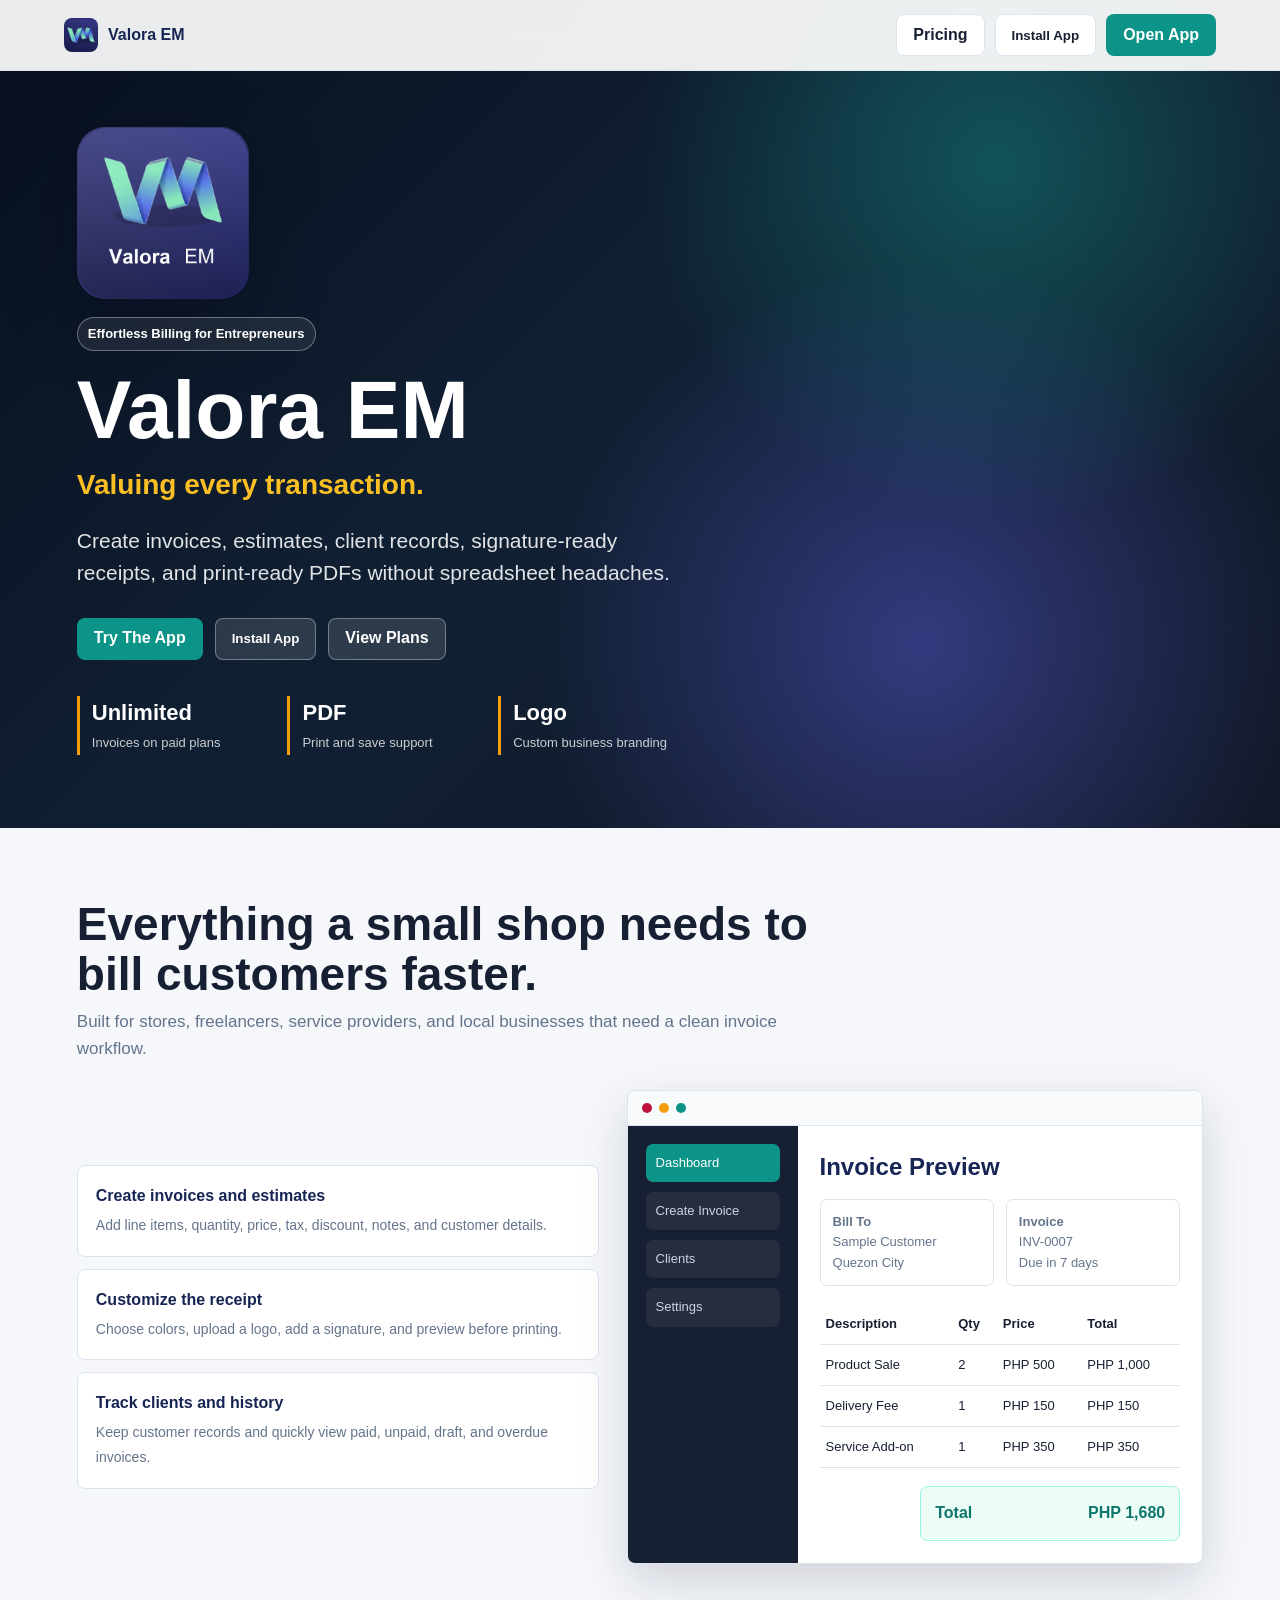
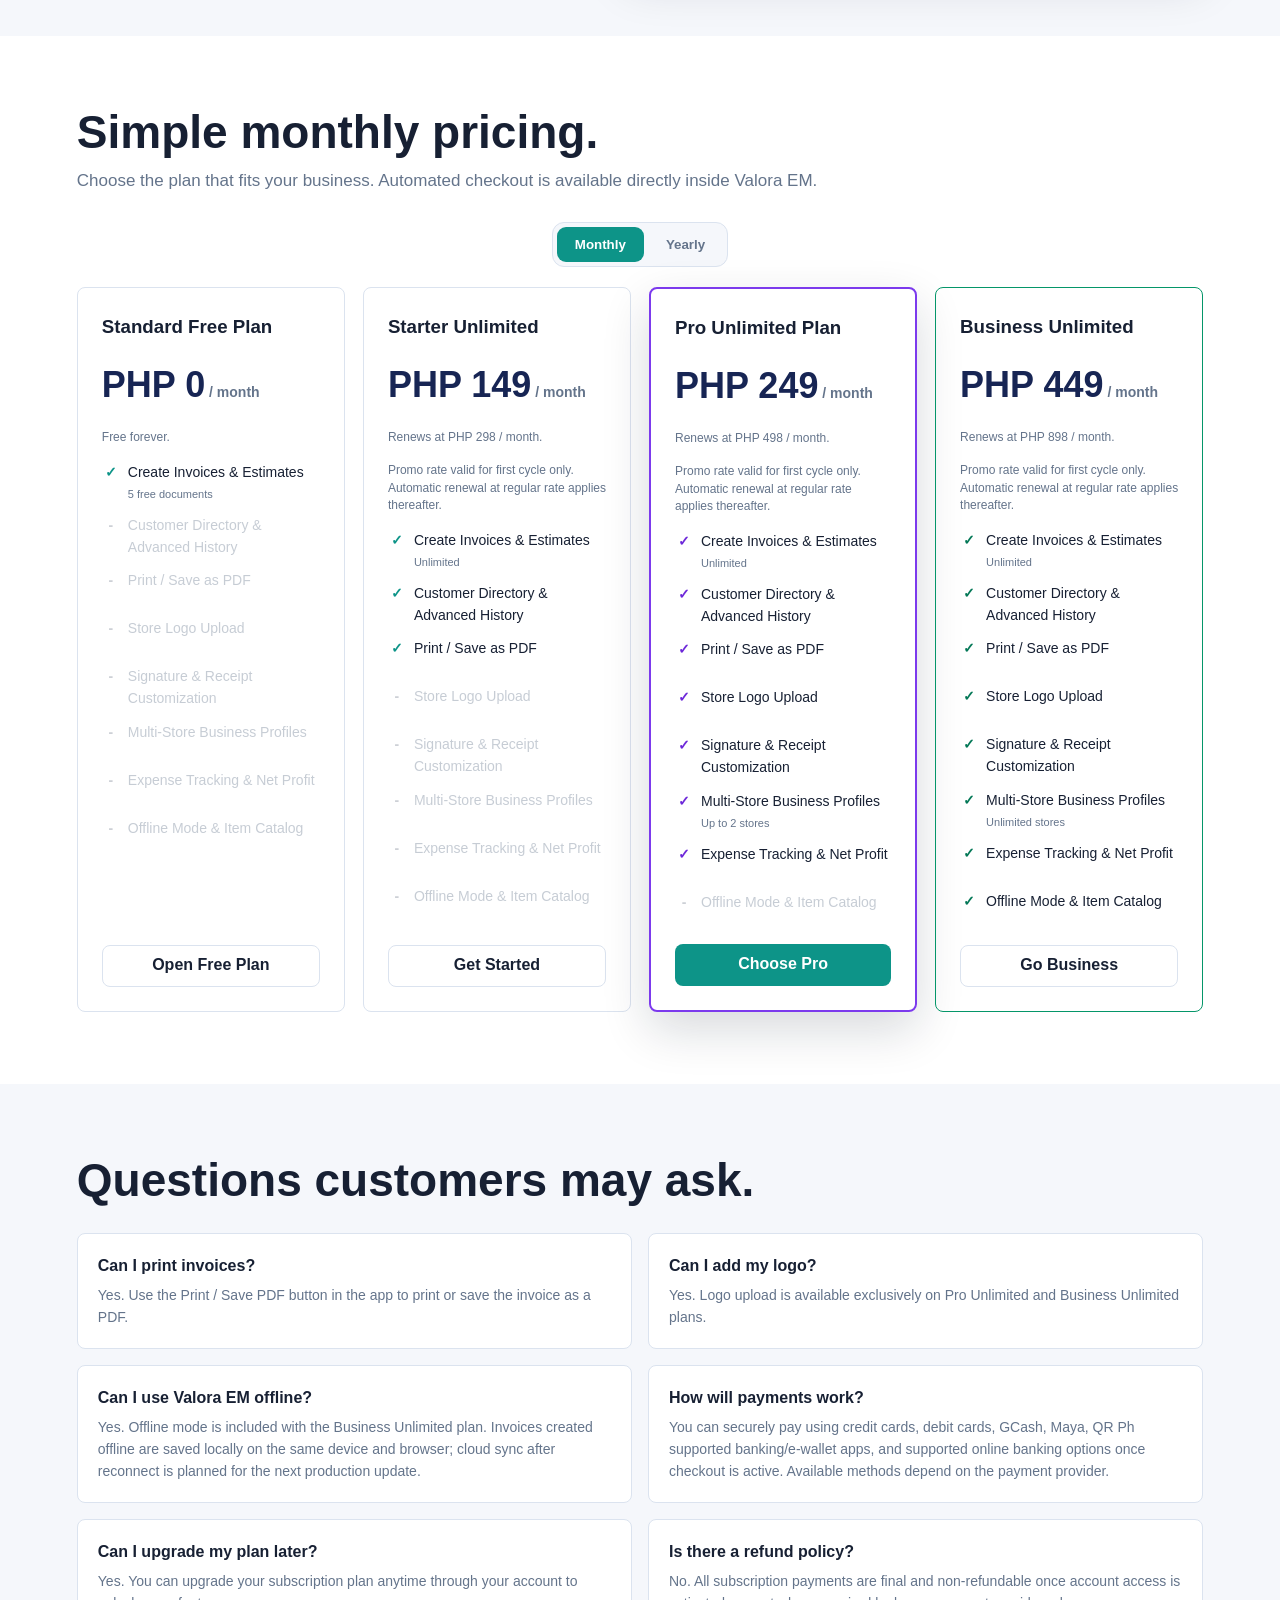
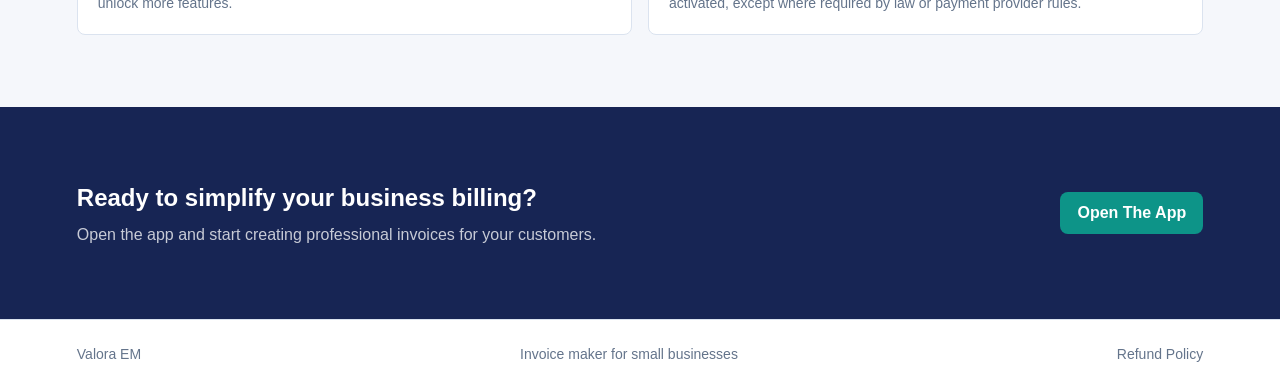
==== index.html @ 55d385eb "Add files via upload feat: add expense tracking and net profit dashboard" ====
<!DOCTYPE html>
<html lang="en">
<head>
    <meta charset="UTF-8">
    <meta name="viewport" content="width=device-width, initial-scale=1.0">
    <title>Valora EM | Invoice Maker for Small Businesses</title>
    <meta name="description" content="Create invoices, estimates, client records, and print-ready PDFs for Philippine small businesses.">
    <meta name="theme-color" content="#6366f1">
    <meta name="mobile-web-app-capable" content="yes">
    <meta name="apple-mobile-web-app-capable" content="yes">
    <meta name="apple-mobile-web-app-title" content="Valora EM">
    <meta name="apple-mobile-web-app-status-bar-style" content="black-translucent">
    <link rel="manifest" href="manifest.json">
    <meta property="og:title" content="Valora EM">
    <meta property="og:description" content="Effortless billing for entrepreneurs. Create invoices, estimates, and print-ready receipts.">
    <meta property="og:image" content="/icons/valora-em-logo-512.png">
    <meta name="twitter:image" content="/icons/valora-em-logo-512.png">
    <link rel="icon" type="image/png" sizes="192x192" href="/icons/valora-em-logo-192.png">
    <link rel="apple-touch-icon" href="/icons/valora-em-logo-192.png">
    <style>
        :root {
            --ink: #172033;
            --muted: #64748b;
            --line: #dbe3ef;
            --paper: #ffffff;
            --soft: #f5f7fb;
            --brand: #0d9488;
            --brand-dark: #0f766e;
            --accent: #f59e0b;
            --navy: #172554;
            --rose: #be123c;
            --radius: 8px;
            --shadow: 0 18px 48px rgba(15, 23, 42, 0.16);
        }

        * {
            box-sizing: border-box;
            margin: 0;
            padding: 0;
        }

        body {
            font-family: Arial, Helvetica, sans-serif;
            color: var(--ink);
            background: var(--paper);
            line-height: 1.55;
        }

        a {
            color: inherit;
            text-decoration: none;
        }

        .topbar {
            position: fixed;
            top: 0;
            left: 0;
            right: 0;
            z-index: 10;
            display: flex;
            justify-content: space-between;
            align-items: center;
            padding: 14px clamp(18px, 5vw, 70px);
            background: rgba(255, 255, 255, 0.92);
            border-bottom: 1px solid rgba(219, 227, 239, 0.8);
            backdrop-filter: blur(14px);
        }

        .brand {
            display: flex;
            align-items: center;
            gap: 10px;
            font-weight: 800;
            color: var(--navy);
        }

        .brand-mark {
            width: 34px;
            height: 34px;
            border-radius: 8px;
            background: #20245f url("/icons/valora-em-mark-192.png") center / cover no-repeat;
            color: transparent;
            display: grid;
            place-items: center;
            font-size: 0;
            font-weight: 900;
            overflow: hidden;
        }

        .nav-actions {
            display: flex;
            align-items: center;
            gap: 10px;
        }

        .btn {
            display: inline-flex;
            align-items: center;
            justify-content: center;
            min-height: 42px;
            padding: 0 16px;
            border-radius: 8px;
            font-weight: 800;
            border: 1px solid transparent;
            cursor: pointer;
        }

        .btn.primary {
            background: var(--brand);
            color: #fff;
        }

        .btn.primary:hover {
            background: var(--brand-dark);
        }

        .btn.secondary {
            background: #fff;
            border-color: var(--line);
            color: var(--ink);
        }

        .hero {
            min-height: 92vh;
            display: flex;
            align-items: center;
            padding: 108px clamp(18px, 6vw, 86px) 54px;
            color: #fff;
            background:
                radial-gradient(circle at 78% 20%, rgba(20, 184, 166, 0.34), transparent 30%),
                radial-gradient(circle at 72% 78%, rgba(99, 102, 241, 0.42), transparent 34%),
                linear-gradient(135deg, #080f1d 0%, #102033 46%, #111827 100%);
        }

        .hero-inner {
            width: min(760px, 100%);
        }

        .eyebrow {
            display: inline-flex;
            align-items: center;
            padding: 6px 10px;
            border: 1px solid rgba(255, 255, 255, 0.34);
            border-radius: 999px;
            font-size: 13px;
            font-weight: 800;
            background: rgba(255, 255, 255, 0.08);
        }

        .hero-logo {
            width: clamp(116px, 18vw, 172px);
            height: clamp(116px, 18vw, 172px);
            display: block;
            margin-bottom: 18px;
            border-radius: 28px;
            background:
                linear-gradient(135deg, rgba(255, 255, 255, 0.12), rgba(255, 255, 255, 0)),
                #20245f url("/icons/valora-em-logo-512.png") center / cover no-repeat;
            box-shadow: 0 24px 70px rgba(5, 8, 25, 0.36);
        }

        h1 {
            margin-top: 18px;
            font-size: clamp(42px, 7vw, 82px);
            line-height: 1;
            letter-spacing: 0;
        }

        .hero p {
            margin-top: 18px;
            max-width: 620px;
            font-size: clamp(17px, 2vw, 21px);
            color: rgba(255, 255, 255, 0.88);
        }

        .hero .motto {
            margin-top: 12px;
            font-size: clamp(20px, 2.5vw, 28px);
            font-weight: 800;
            color: #fbbf24;
        }

        .hero-actions {
            display: flex;
            flex-wrap: wrap;
            gap: 12px;
            margin-top: 28px;
        }

        .hero-actions .secondary {
            background: rgba(255, 255, 255, 0.12);
            color: #fff;
            border-color: rgba(255, 255, 255, 0.34);
        }

        .hero-proof {
            margin-top: 36px;
            display: grid;
            grid-template-columns: repeat(3, minmax(120px, 1fr));
            gap: 12px;
            max-width: 620px;
        }

        .proof-item {
            border-left: 3px solid var(--accent);
            padding-left: 12px;
        }

        .proof-item strong {
            display: block;
            font-size: 22px;
        }

        .proof-item span {
            color: rgba(255, 255, 255, 0.78);
            font-size: 13px;
        }

        section {
            padding: 72px clamp(18px, 6vw, 86px);
        }

        .section-head {
            max-width: 760px;
            margin-bottom: 28px;
        }

        .section-head h2 {
            font-size: clamp(30px, 4vw, 46px);
            line-height: 1.08;
            letter-spacing: 0;
        }

        .section-head p {
            margin-top: 10px;
            color: var(--muted);
            font-size: 17px;
        }

        .product-band {
            background: var(--soft);
        }

        .product-grid {
            display: grid;
            grid-template-columns: 0.95fr 1.05fr;
            gap: 28px;
            align-items: center;
        }

        .feature-list {
            display: grid;
            gap: 12px;
        }

        .feature {
            background: #fff;
            border: 1px solid var(--line);
            border-radius: var(--radius);
            padding: 18px;
        }

        .feature strong {
            display: block;
            color: var(--navy);
            margin-bottom: 4px;
        }

        .feature span {
            color: var(--muted);
            font-size: 14px;
        }

        .app-preview {
            background: #fff;
            border: 1px solid var(--line);
            border-radius: var(--radius);
            box-shadow: var(--shadow);
            overflow: hidden;
        }

        .preview-top {
            display: flex;
            gap: 7px;
            padding: 12px 14px;
            border-bottom: 1px solid var(--line);
            background: #f8fafc;
        }

        .dot {
            width: 10px;
            height: 10px;
            border-radius: 50%;
            background: var(--rose);
        }

        .dot:nth-child(2) {
            background: var(--accent);
        }

        .dot:nth-child(3) {
            background: var(--brand);
        }

        .preview-body {
            display: grid;
            grid-template-columns: 170px 1fr;
            min-height: 420px;
        }

        .preview-side {
            background: #172033;
            color: #cbd5e1;
            padding: 18px;
            display: grid;
            gap: 10px;
            align-content: start;
        }

        .preview-nav {
            padding: 9px 10px;
            border-radius: 7px;
            background: rgba(255, 255, 255, 0.06);
            font-size: 13px;
        }

        .preview-nav.active {
            background: var(--brand);
            color: #fff;
        }

        .invoice-mini {
            padding: 22px;
        }

        .invoice-mini h3 {
            font-size: 24px;
            color: var(--navy);
        }

        .invoice-meta {
            margin-top: 14px;
            display: grid;
            grid-template-columns: 1fr 1fr;
            gap: 12px;
        }

        .mini-box {
            border: 1px solid var(--line);
            border-radius: 7px;
            padding: 12px;
            color: var(--muted);
            font-size: 13px;
        }

        .mini-table {
            width: 100%;
            margin-top: 18px;
            border-collapse: collapse;
            font-size: 13px;
        }

        .mini-table th,
        .mini-table td {
            border-bottom: 1px solid var(--line);
            padding: 10px 6px;
            text-align: left;
        }

        .mini-total {
            margin-top: 18px;
            margin-left: auto;
            width: min(260px, 100%);
            background: #ecfdf5;
            border: 1px solid #99f6e4;
            border-radius: 7px;
            padding: 14px;
            display: flex;
            justify-content: space-between;
            font-weight: 900;
            color: var(--brand-dark);
        }

        .pricing {
            background: #fff;
        }

        .billing-cycle-toggle {
            width: fit-content;
            margin: 0 auto 20px;
            padding: 4px;
            border: 1px solid var(--line);
            border-radius: 12px;
            background: var(--soft);
            display: flex;
            gap: 4px;
        }

        .billing-cycle-toggle button {
            border: 0;
            border-radius: 9px;
            padding: 10px 18px;
            background: transparent;
            color: var(--muted);
            font-weight: 800;
            cursor: pointer;
        }

        .billing-cycle-toggle button.active {
            background: var(--brand);
            color: #fff;
        }

        .price-grid {
            display: grid;
            grid-template-columns: repeat(4, minmax(220px, 1fr));
            gap: 18px;
        }

        .price-card {
            border: 1px solid var(--line);
            border-radius: var(--radius);
            padding: 24px;
            display: flex;
            flex-direction: column;
            gap: 16px;
            min-height: 640px;
        }

        .price-card.featured {
            border: 2px solid #7c3aed;
            box-shadow: var(--shadow);
        }

        .price-card.business {
            border-color: #059669;
        }

        .price {
            font-size: 36px;
            font-weight: 900;
            color: var(--navy);
        }

        .price span {
            font-size: 14px;
            color: var(--muted);
            font-weight: 600;
        }

        .price-card ul {
            list-style: none;
            display: grid;
            gap: 10px;
            color: var(--muted);
            font-size: 14px;
        }

        .price-card li::before {
            content: "✓";
            color: var(--brand);
            font-weight: 900;
            margin-right: 8px;
        }

        .price-card .btn {
            margin-top: auto;
        }

        .price-card ul {
            gap: 12px;
            color: var(--ink);
        }

        .price-card li {
            display: flex;
            align-items: flex-start;
            gap: 8px;
            min-height: 36px;
        }

        .price-card li::before {
            content: none;
        }

        .feature-icon {
            width: 18px;
            flex: 0 0 18px;
            color: var(--brand);
            font-weight: 900;
            text-align: center;
        }

        .price-card.featured .feature-icon {
            color: #6d28d9;
        }

        .price-card.business .feature-icon {
            color: #047857;
        }

        .price-card li.locked {
            color: rgba(100, 116, 139, 0.72);
            opacity: 0.5;
        }

        .price-card li.locked .feature-icon {
            color: #9ca3af;
        }

        .price-card small {
            display: block;
            margin-top: 2px;
            color: var(--muted);
            font-size: 11px;
        }

        .regular-rate,
        .promo-note {
            color: var(--muted);
            font-size: 12px;
            line-height: 1.45;
        }

        .faq {
            background: var(--soft);
        }

        .faq-grid {
            display: grid;
            grid-template-columns: repeat(2, minmax(240px, 1fr));
            gap: 16px;
        }

        .faq-item {
            background: #fff;
            border: 1px solid var(--line);
            border-radius: var(--radius);
            padding: 20px;
        }

        .faq-item p {
            color: var(--muted);
            margin-top: 6px;
            font-size: 14px;
        }

        .final-cta {
            background: var(--navy);
            color: #fff;
            display: flex;
            justify-content: space-between;
            align-items: center;
            gap: 20px;
            flex-wrap: wrap;
        }

        .final-cta p {
            color: rgba(255, 255, 255, 0.76);
            margin-top: 6px;
        }

        footer {
            padding: 24px clamp(18px, 6vw, 86px);
            color: var(--muted);
            border-top: 1px solid var(--line);
            display: flex;
            justify-content: space-between;
            gap: 12px;
            flex-wrap: wrap;
            font-size: 14px;
        }

        @media (max-width: 1180px) {
            .price-grid {
                grid-template-columns: repeat(2, minmax(220px, 1fr));
            }
        }

        @media (max-width: 860px) {
            .nav-actions .secondary {
                display: none;
            }

            .hero {
                min-height: 88vh;
            }

            .hero-proof,
            .product-grid,
            .price-grid,
            .faq-grid {
                grid-template-columns: 1fr;
            }

            .preview-body {
                grid-template-columns: 1fr;
            }

            .preview-side {
                grid-template-columns: repeat(2, 1fr);
            }

            .price-card {
                min-height: auto;
                width: 100%;
            }
        }
    </style>
</head>
<body>
    <header class="topbar">
        <a class="brand" href="#top" aria-label="Valora EM home">
            <span class="brand-mark">V</span>
            <span>Valora EM</span>
        </a>
        <nav class="nav-actions" aria-label="Main navigation">
            <a class="btn secondary" href="#pricing">Pricing</a>
            <button class="btn secondary install-app-btn" type="button" data-install-app>Install App</button>
            <a class="btn primary" href="app.html">Open App</a>
        </nav>
    </header>

    <main id="top">
        <section class="hero">
            <div class="hero-inner">
                <div class="hero-logo" role="img" aria-label="Valora EM logo"></div>
                <span class="eyebrow">Effortless Billing for Entrepreneurs</span>
                <h1>Valora EM</h1>
                <p class="motto">Valuing every transaction.</p>
                <p>Create invoices, estimates, client records, signature-ready receipts, and print-ready PDFs without spreadsheet headaches.</p>
                <div class="hero-actions">
                    <a class="btn primary" href="app.html">Try The App</a>
                    <button class="btn secondary install-app-btn" type="button" data-install-app>Install App</button>
                    <a class="btn secondary" href="#pricing">View Plans</a>
                </div>
                <div class="hero-proof" aria-label="Product highlights">
                    <div class="proof-item">
                        <strong>Unlimited</strong>
                        <span>Invoices on paid plans</span>
                    </div>
                    <div class="proof-item">
                        <strong>PDF</strong>
                        <span>Print and save support</span>
                    </div>
                    <div class="proof-item">
                        <strong>Logo</strong>
                        <span>Custom business branding</span>
                    </div>
                </div>
            </div>
        </section>

        <section class="product-band">
            <div class="section-head">
                <h2>Everything a small shop needs to bill customers faster.</h2>
                <p>Built for stores, freelancers, service providers, and local businesses that need a clean invoice workflow.</p>
            </div>
            <div class="product-grid">
                <div class="feature-list">
                    <div class="feature">
                        <strong>Create invoices and estimates</strong>
                        <span>Add line items, quantity, price, tax, discount, notes, and customer details.</span>
                    </div>
                    <div class="feature">
                        <strong>Customize the receipt</strong>
                        <span>Choose colors, upload a logo, add a signature, and preview before printing.</span>
                    </div>
                    <div class="feature">
                        <strong>Track clients and history</strong>
                        <span>Keep customer records and quickly view paid, unpaid, draft, and overdue invoices.</span>
                    </div>
                </div>

                <div class="app-preview" aria-label="Valora EM invoice preview">
                    <div class="preview-top">
                        <span class="dot"></span>
                        <span class="dot"></span>
                        <span class="dot"></span>
                    </div>
                    <div class="preview-body">
                        <div class="preview-side">
                            <div class="preview-nav active">Dashboard</div>
                            <div class="preview-nav">Create Invoice</div>
                            <div class="preview-nav">Clients</div>
                            <div class="preview-nav">Settings</div>
                        </div>
                        <div class="invoice-mini">
                            <h3>Invoice Preview</h3>
                            <div class="invoice-meta">
                                <div class="mini-box"><strong>Bill To</strong><br>Sample Customer<br>Quezon City</div>
                                <div class="mini-box"><strong>Invoice</strong><br>INV-0007<br>Due in 7 days</div>
                            </div>
                            <table class="mini-table">
                                <thead>
                                    <tr><th>Description</th><th>Qty</th><th>Price</th><th>Total</th></tr>
                                </thead>
                                <tbody>
                                    <tr><td>Product Sale</td><td>2</td><td>PHP 500</td><td>PHP 1,000</td></tr>
                                    <tr><td>Delivery Fee</td><td>1</td><td>PHP 150</td><td>PHP 150</td></tr>
                                    <tr><td>Service Add-on</td><td>1</td><td>PHP 350</td><td>PHP 350</td></tr>
                                </tbody>
                            </table>
                            <div class="mini-total">
                                <span>Total</span>
                                <span>PHP 1,680</span>
                            </div>
                        </div>
                    </div>
                </div>
            </div>
        </section>

        <section class="pricing" id="pricing">
            <div class="section-head">
                <h2>Simple monthly pricing.</h2>
                <p>Choose the plan that fits your business. Automated checkout is available directly inside Valora EM.</p>
            </div>
            <div class="billing-cycle-toggle" aria-label="Billing cycle">
                <button type="button" class="active" data-landing-cycle="monthly">Monthly</button>
                <button type="button" data-landing-cycle="yearly">Yearly</button>
            </div>
            <div class="price-grid">
                <div class="price-card">
                    <h3>Standard Free Plan</h3>
                    <div class="price" data-landing-price="Standard Free Plan">PHP 0<span> / month</span></div>
                    <p class="regular-rate" data-landing-regular="Standard Free Plan">Free forever.</p>
                    <ul>
                        <li><span class="feature-icon">✓</span><span>Create Invoices & Estimates <small>5 free documents</small></span></li>
                        <li class="locked"><span class="feature-icon">-</span><span>Customer Directory & Advanced History</span></li>
                        <li class="locked"><span class="feature-icon">-</span><span>Print / Save as PDF</span></li>
                        <li class="locked"><span class="feature-icon">-</span><span>Store Logo Upload</span></li>
                        <li class="locked"><span class="feature-icon">-</span><span>Signature & Receipt Customization</span></li>
                        <li class="locked"><span class="feature-icon">-</span><span>Multi-Store Business Profiles</span></li>
                        <li class="locked"><span class="feature-icon">-</span><span>Expense Tracking & Net Profit</span></li>
                        <li class="locked"><span class="feature-icon">-</span><span>Offline Mode & Item Catalog</span></li>
                    </ul>
                    <a class="btn secondary" href="app.html">Open Free Plan</a>
                </div>
                <div class="price-card">
                    <h3>Starter Unlimited</h3>
                    <div class="price" data-landing-price="Starter Unlimited">PHP 149<span> / month</span></div>
                    <p class="regular-rate" data-landing-regular="Starter Unlimited">Renews at PHP 298 / month.</p>
                    <p class="promo-note">Promo rate valid for first cycle only. Automatic renewal at regular rate applies thereafter.</p>
                    <ul>
                        <li><span class="feature-icon">✓</span><span>Create Invoices & Estimates <small>Unlimited</small></span></li>
                        <li><span class="feature-icon">✓</span><span>Customer Directory & Advanced History</span></li>
                        <li><span class="feature-icon">✓</span><span>Print / Save as PDF</span></li>
                        <li class="locked"><span class="feature-icon">-</span><span>Store Logo Upload</span></li>
                        <li class="locked"><span class="feature-icon">-</span><span>Signature & Receipt Customization</span></li>
                        <li class="locked"><span class="feature-icon">-</span><span>Multi-Store Business Profiles</span></li>
                        <li class="locked"><span class="feature-icon">-</span><span>Expense Tracking & Net Profit</span></li>
                        <li class="locked"><span class="feature-icon">-</span><span>Offline Mode & Item Catalog</span></li>
                    </ul>
                    <a class="btn secondary" href="app.html">Get Started</a>
                </div>
                <div class="price-card featured">
                    <h3>Pro Unlimited Plan</h3>
                    <div class="price" data-landing-price="Pro Unlimited Plan">PHP 249<span> / month</span></div>
                    <p class="regular-rate" data-landing-regular="Pro Unlimited Plan">Renews at PHP 498 / month.</p>
                    <p class="promo-note">Promo rate valid for first cycle only. Automatic renewal at regular rate applies thereafter.</p>
                    <ul>
                        <li><span class="feature-icon">✓</span><span>Create Invoices & Estimates <small>Unlimited</small></span></li>
                        <li><span class="feature-icon">✓</span><span>Customer Directory & Advanced History</span></li>
                        <li><span class="feature-icon">✓</span><span>Print / Save as PDF</span></li>
                        <li><span class="feature-icon">✓</span><span>Store Logo Upload</span></li>
                        <li><span class="feature-icon">✓</span><span>Signature & Receipt Customization</span></li>
                        <li><span class="feature-icon">✓</span><span>Multi-Store Business Profiles <small>Up to 2 stores</small></span></li>
                        <li><span class="feature-icon">✓</span><span>Expense Tracking & Net Profit</span></li>
                        <li class="locked"><span class="feature-icon">-</span><span>Offline Mode & Item Catalog</span></li>
                    </ul>
                    <a class="btn primary" href="app.html">Choose Pro</a>
                </div>
                <div class="price-card business">
                    <h3>Business Unlimited</h3>
                    <div class="price" data-landing-price="Business Unlimited">PHP 449<span> / month</span></div>
                    <p class="regular-rate" data-landing-regular="Business Unlimited">Renews at PHP 898 / month.</p>
                    <p class="promo-note">Promo rate valid for first cycle only. Automatic renewal at regular rate applies thereafter.</p>
                    <ul>
                        <li><span class="feature-icon">✓</span><span>Create Invoices & Estimates <small>Unlimited</small></span></li>
                        <li><span class="feature-icon">✓</span><span>Customer Directory & Advanced History</span></li>
                        <li><span class="feature-icon">✓</span><span>Print / Save as PDF</span></li>
                        <li><span class="feature-icon">✓</span><span>Store Logo Upload</span></li>
                        <li><span class="feature-icon">✓</span><span>Signature & Receipt Customization</span></li>
                        <li><span class="feature-icon">✓</span><span>Multi-Store Business Profiles <small>Unlimited stores</small></span></li>
                        <li><span class="feature-icon">✓</span><span>Expense Tracking & Net Profit</span></li>
                        <li><span class="feature-icon">✓</span><span>Offline Mode & Item Catalog</span></li>
                    </ul>
                    <a class="btn secondary" href="app.html">Go Business</a>
                </div>
            </div>
        </section>

        <section class="faq">
            <div class="section-head">
                <h2>Questions customers may ask.</h2>
            </div>
            <div class="faq-grid">
                <div class="faq-item">
                    <strong>Can I print invoices?</strong>
                    <p>Yes. Use the Print / Save PDF button in the app to print or save the invoice as a PDF.</p>
                </div>
                <div class="faq-item">
                    <strong>Can I add my logo?</strong>
                    <p>Yes. Logo upload is available exclusively on Pro Unlimited and Business Unlimited plans.</p>
                </div>
                <div class="faq-item">
                    <strong>Can I use Valora EM offline?</strong>
                    <p>Yes. Offline mode is included with the Business Unlimited plan. Invoices created offline are saved locally on the same device and browser; cloud sync after reconnect is planned for the next production update.</p>
                </div>
                <div class="faq-item">
                    <strong>How will payments work?</strong>
                    <p>You can securely pay using credit cards, debit cards, GCash, Maya, QR Ph supported banking/e-wallet apps, and supported online banking options once checkout is active. Available methods depend on the payment provider.</p>
                </div>
                <div class="faq-item">
                    <strong>Can I upgrade my plan later?</strong>
                    <p>Yes. You can upgrade your subscription plan anytime through your account to unlock more features.</p>
                </div>
                <div class="faq-item">
                    <strong>Is there a refund policy?</strong>
                    <p>No. All subscription payments are final and non-refundable once account access is activated, except where required by law or payment provider rules.</p>
                </div>
            </div>
        </section>

        <section class="final-cta">
            <div>
                <h2>Ready to simplify your business billing?</h2>
                <p>Open the app and start creating professional invoices for your customers.</p>
            </div>
            <a class="btn primary" href="app.html">Open The App</a>
        </section>
    </main>

    <footer>
        <span>Valora EM</span>
        <span>Invoice maker for small businesses</span>
        <a href="refund-policy" style="color: inherit;">Refund Policy</a>
    </footer>
    <script>
        const landingRates = {
            "Standard Free Plan": { promo: 0, regular: 0 },
            "Starter Unlimited": { promo: 149, regular: 298 },
            "Pro Unlimited Plan": { promo: 249, regular: 498 },
            "Business Unlimited": { promo: 449, regular: 898 }
        };

        function updateLandingPricing(cycle) {
            const multiplier = cycle === "yearly" ? 12 : 1;
            const suffix = cycle === "yearly" ? " / year" : " / month";
            document.querySelectorAll("[data-landing-cycle]").forEach((button) => {
                button.classList.toggle("active", button.dataset.landingCycle === cycle);
            });
            document.querySelectorAll("[data-landing-price]").forEach((price) => {
                const plan = price.dataset.landingPrice;
                const rate = landingRates[plan] || landingRates["Standard Free Plan"];
                price.innerHTML = `PHP ${(rate.promo * multiplier).toLocaleString("en-PH")}<span>${suffix}</span>`;
            });
            document.querySelectorAll("[data-landing-regular]").forEach((regular) => {
                const plan = regular.dataset.landingRegular;
                const rate = landingRates[plan] || landingRates["Standard Free Plan"];
                regular.textContent = rate.regular === 0
                    ? "Free forever."
                    : `Renews at PHP ${(rate.regular * multiplier).toLocaleString("en-PH")}${suffix}.`;
            });
        }

        document.querySelectorAll("[data-landing-cycle]").forEach((button) => {
            button.addEventListener("click", () => updateLandingPricing(button.dataset.landingCycle));
        });

    </script>
    <script src="pwa-install.js"></script>
    <script>
        if ("serviceWorker" in navigator) {
            window.addEventListener("load", () => {
                navigator.serviceWorker.register("service-worker.js", { scope: "/" }).catch(() => {});
            });
        }
    </script>
</body>
</html>
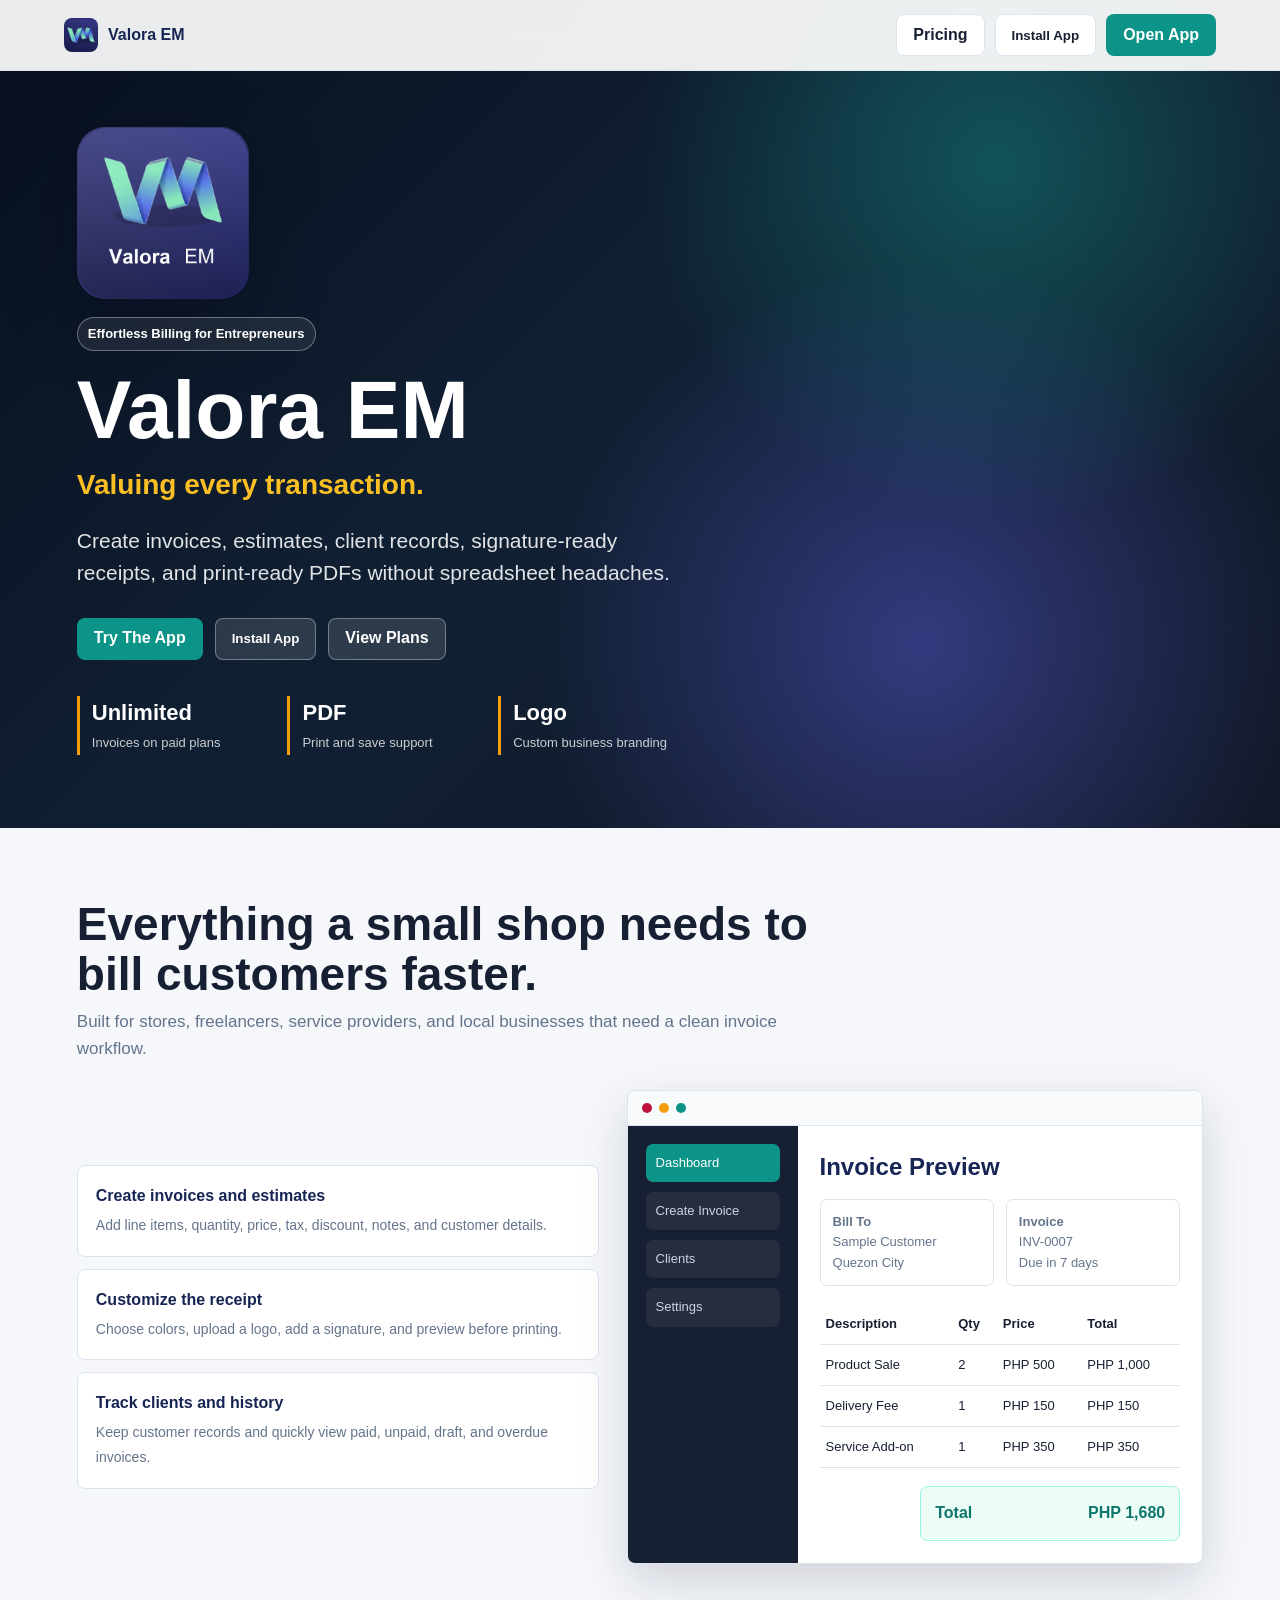
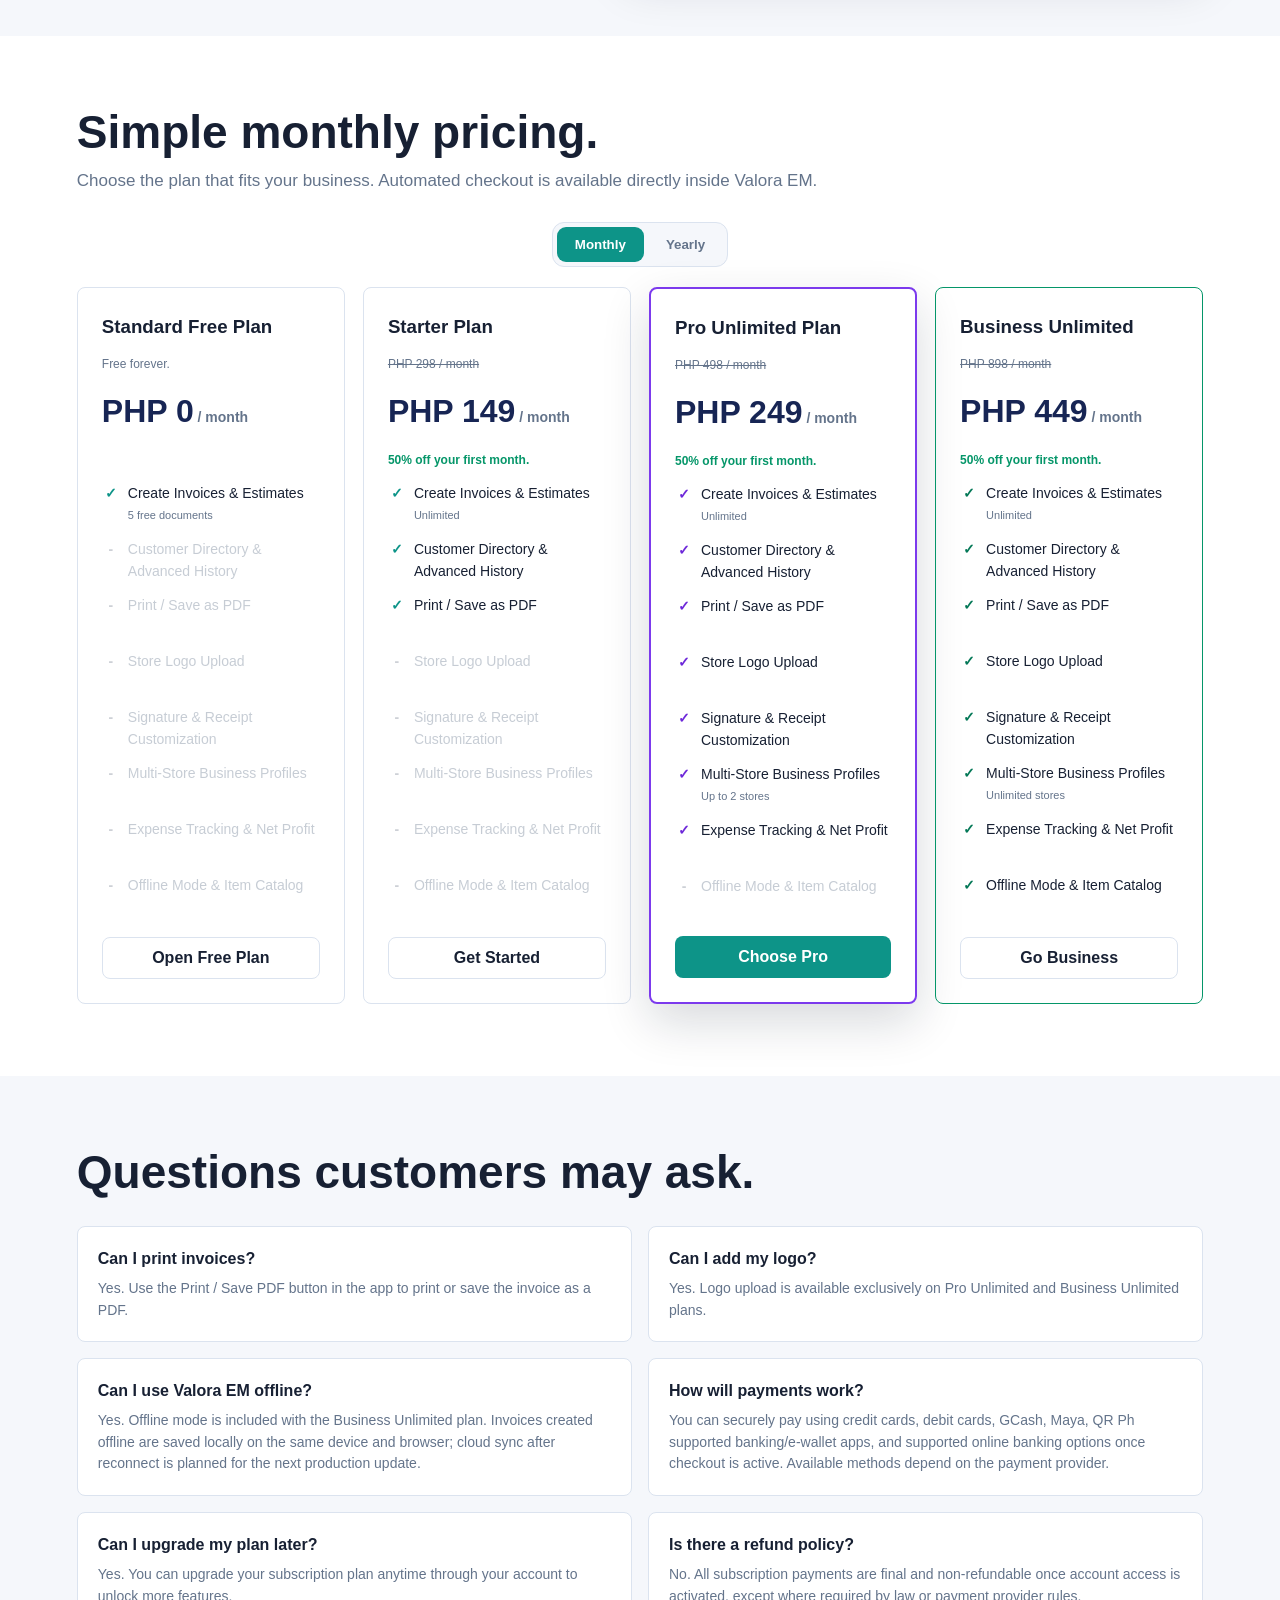
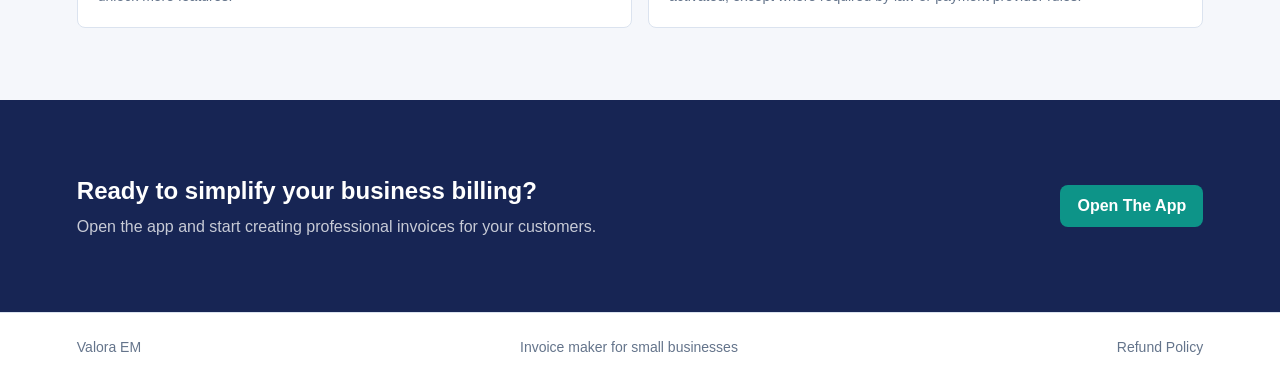
==== commit 1c661c7a: "Add files via upload fix: align pricing matrix and clean promo pricing" ====
--- a/index.html
+++ b/index.html
@@ -437,9 +437,10 @@
         }
 
         .price {
-            font-size: 36px;
+            font-size: 32px;
             font-weight: 900;
             color: var(--navy);
+            white-space: nowrap;
         }
 
         .price span {
@@ -476,7 +477,8 @@
             display: flex;
             align-items: flex-start;
             gap: 8px;
-            min-height: 36px;
+            min-height: 44px;
+            height: 44px;
         }
 
         .price-card li::before {
@@ -515,11 +517,26 @@
             font-size: 11px;
         }
 
-        .regular-rate,
-        .promo-note {
+        .regular-rate {
             color: var(--muted);
             font-size: 12px;
-            line-height: 1.45;
+            line-height: 1.2;
+            text-decoration: line-through;
+        }
+
+        .regular-rate.free-rate {
+            text-decoration: none;
+        }
+
+        .promo-note {
+            color: #059669;
+            font-size: 12px;
+            font-weight: 800;
+            line-height: 1.2;
+        }
+
+        .promo-spacer {
+            visibility: hidden;
         }
 
         .faq {
@@ -604,6 +621,11 @@
             .price-card {
                 min-height: auto;
                 width: 100%;
+            }
+
+            .price-card li {
+                height: auto;
+                min-height: 44px;
             }
         }
     </style>
@@ -723,8 +745,9 @@
             <div class="price-grid">
                 <div class="price-card">
                     <h3>Standard Free Plan</h3>
+                    <p class="regular-rate free-rate" data-landing-regular="Standard Free Plan">Free forever.</p>
                     <div class="price" data-landing-price="Standard Free Plan">PHP 0<span> / month</span></div>
-                    <p class="regular-rate" data-landing-regular="Standard Free Plan">Free forever.</p>
+                    <p class="promo-note promo-spacer">50% off your first month.</p>
                     <ul>
                         <li><span class="feature-icon">✓</span><span>Create Invoices & Estimates <small>5 free documents</small></span></li>
                         <li class="locked"><span class="feature-icon">-</span><span>Customer Directory & Advanced History</span></li>
@@ -738,10 +761,10 @@
                     <a class="btn secondary" href="app.html">Open Free Plan</a>
                 </div>
                 <div class="price-card">
-                    <h3>Starter Unlimited</h3>
-                    <div class="price" data-landing-price="Starter Unlimited">PHP 149<span> / month</span></div>
-                    <p class="regular-rate" data-landing-regular="Starter Unlimited">Renews at PHP 298 / month.</p>
-                    <p class="promo-note">Promo rate valid for first cycle only. Automatic renewal at regular rate applies thereafter.</p>
+                    <h3>Starter Plan</h3>
+                    <p class="regular-rate" data-landing-regular="Starter Plan">PHP 298 / month</p>
+                    <div class="price" data-landing-price="Starter Plan">PHP 149<span> / month</span></div>
+                    <p class="promo-note">50% off your first month.</p>
                     <ul>
                         <li><span class="feature-icon">✓</span><span>Create Invoices & Estimates <small>Unlimited</small></span></li>
                         <li><span class="feature-icon">✓</span><span>Customer Directory & Advanced History</span></li>
@@ -756,9 +779,9 @@
                 </div>
                 <div class="price-card featured">
                     <h3>Pro Unlimited Plan</h3>
+                    <p class="regular-rate" data-landing-regular="Pro Unlimited Plan">PHP 498 / month</p>
                     <div class="price" data-landing-price="Pro Unlimited Plan">PHP 249<span> / month</span></div>
-                    <p class="regular-rate" data-landing-regular="Pro Unlimited Plan">Renews at PHP 498 / month.</p>
-                    <p class="promo-note">Promo rate valid for first cycle only. Automatic renewal at regular rate applies thereafter.</p>
+                    <p class="promo-note">50% off your first month.</p>
                     <ul>
                         <li><span class="feature-icon">✓</span><span>Create Invoices & Estimates <small>Unlimited</small></span></li>
                         <li><span class="feature-icon">✓</span><span>Customer Directory & Advanced History</span></li>
@@ -773,9 +796,9 @@
                 </div>
                 <div class="price-card business">
                     <h3>Business Unlimited</h3>
+                    <p class="regular-rate" data-landing-regular="Business Unlimited">PHP 898 / month</p>
                     <div class="price" data-landing-price="Business Unlimited">PHP 449<span> / month</span></div>
-                    <p class="regular-rate" data-landing-regular="Business Unlimited">Renews at PHP 898 / month.</p>
-                    <p class="promo-note">Promo rate valid for first cycle only. Automatic renewal at regular rate applies thereafter.</p>
+                    <p class="promo-note">50% off your first month.</p>
                     <ul>
                         <li><span class="feature-icon">✓</span><span>Create Invoices & Estimates <small>Unlimited</small></span></li>
                         <li><span class="feature-icon">✓</span><span>Customer Directory & Advanced History</span></li>
@@ -840,7 +863,7 @@
     <script>
         const landingRates = {
             "Standard Free Plan": { promo: 0, regular: 0 },
-            "Starter Unlimited": { promo: 149, regular: 298 },
+            "Starter Plan": { promo: 149, regular: 298 },
             "Pro Unlimited Plan": { promo: 249, regular: 498 },
             "Business Unlimited": { promo: 449, regular: 898 }
         };
@@ -859,9 +882,10 @@
             document.querySelectorAll("[data-landing-regular]").forEach((regular) => {
                 const plan = regular.dataset.landingRegular;
                 const rate = landingRates[plan] || landingRates["Standard Free Plan"];
+                regular.classList.toggle("free-rate", rate.regular === 0);
                 regular.textContent = rate.regular === 0
                     ? "Free forever."
-                    : `Renews at PHP ${(rate.regular * multiplier).toLocaleString("en-PH")}${suffix}.`;
+                    : `PHP ${(rate.regular * multiplier).toLocaleString("en-PH")}${suffix}`;
             });
         }
 
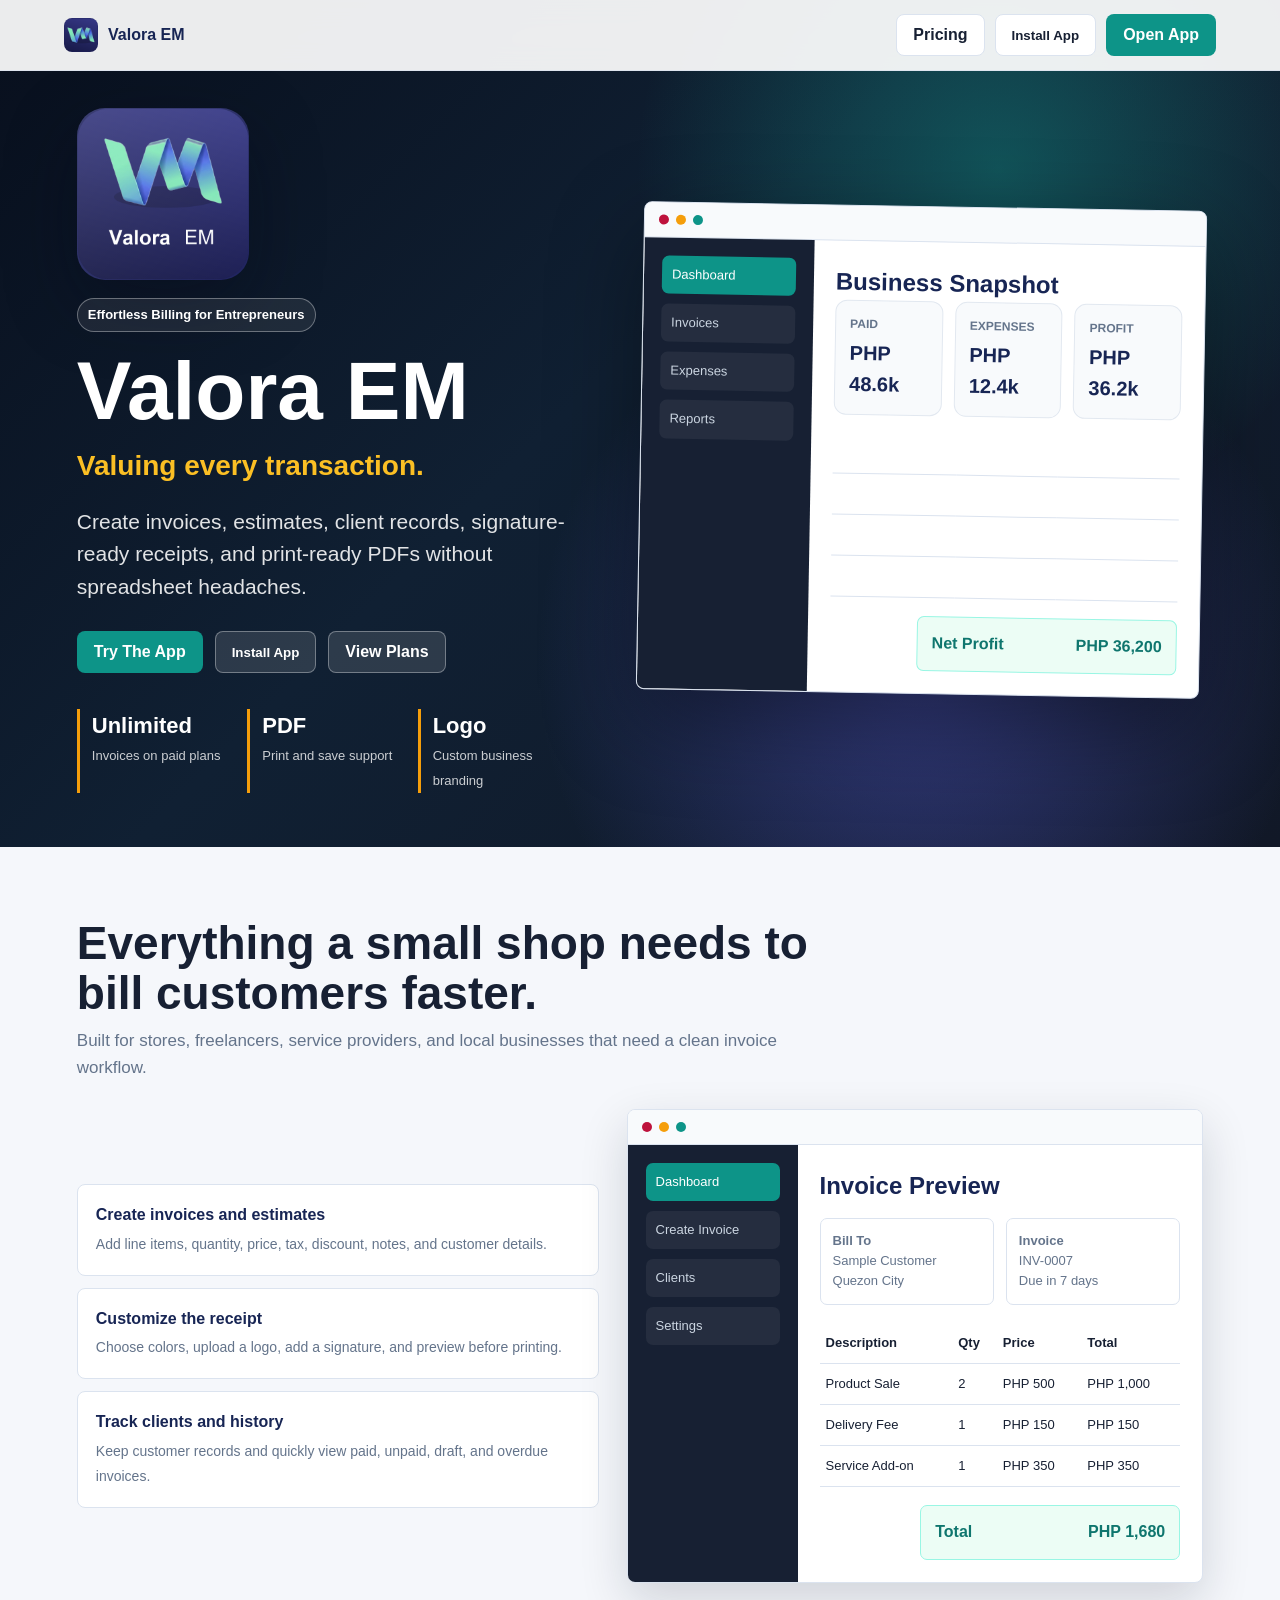
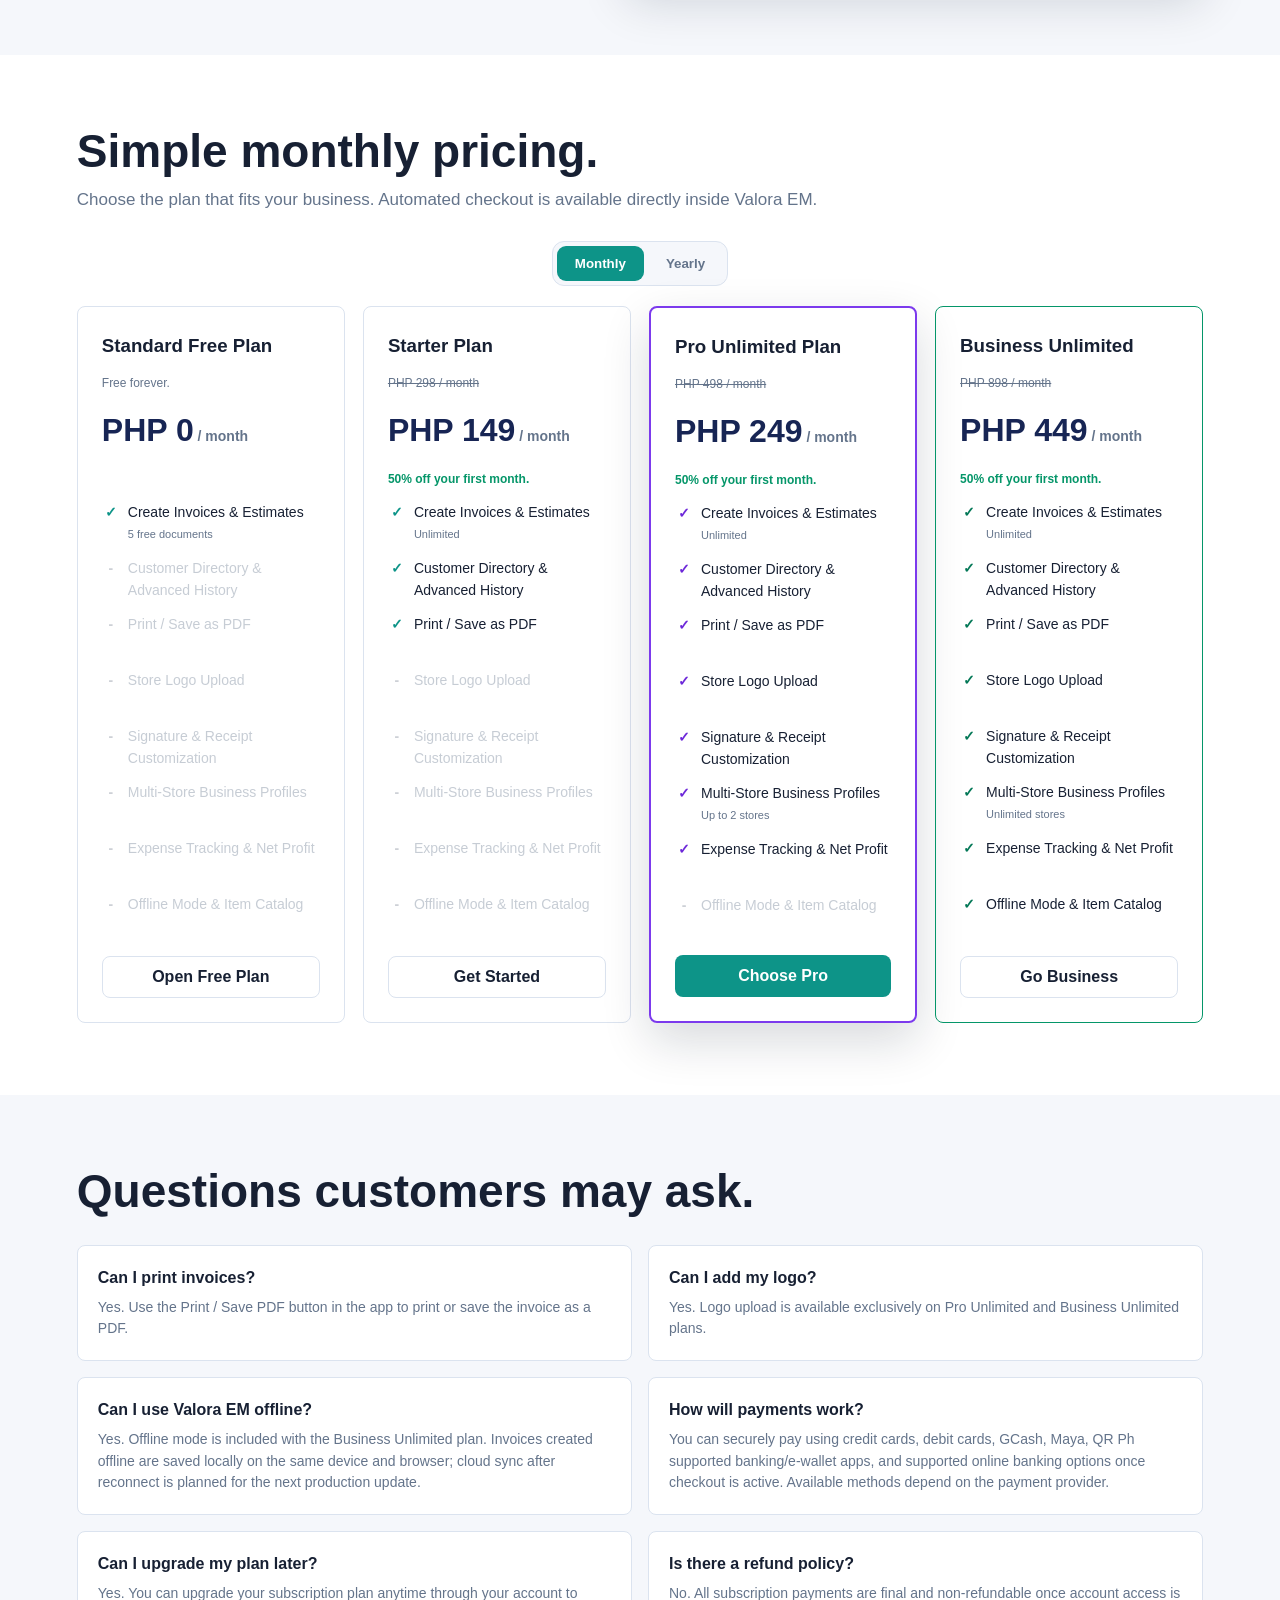
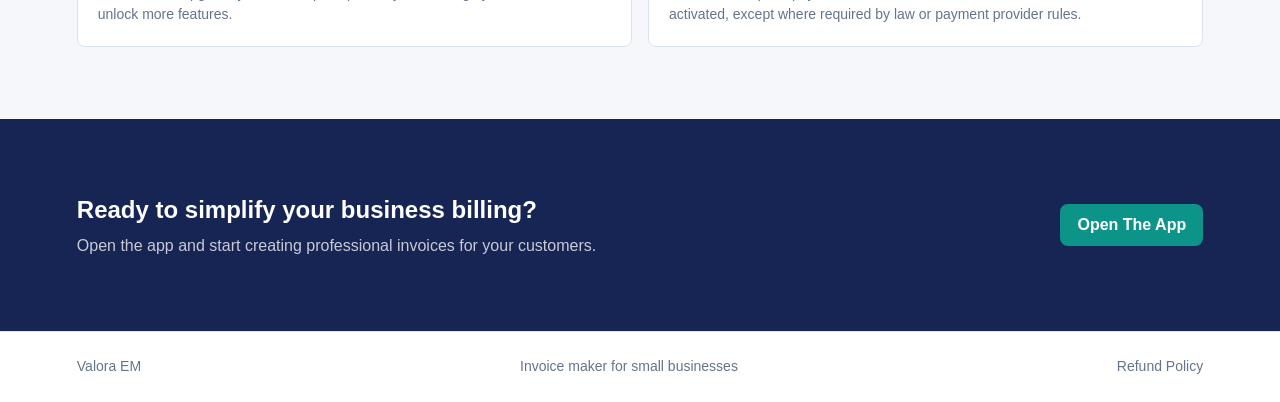
==== commit 9fa07806: "Add files via upload fix: restore landing hero dashboard preview" ====
--- a/index.html
+++ b/index.html
@@ -132,8 +132,58 @@
                 linear-gradient(135deg, #080f1d 0%, #102033 46%, #111827 100%);
         }
 
+        .hero-shell {
+            width: min(1240px, 100%);
+            margin: 0 auto;
+            display: grid;
+            grid-template-columns: minmax(0, 0.94fr) minmax(360px, 1.06fr);
+            gap: clamp(28px, 5vw, 64px);
+            align-items: center;
+        }
+
         .hero-inner {
             width: min(760px, 100%);
+        }
+
+        .hero-showcase {
+            min-width: 0;
+            display: flex;
+            justify-content: flex-end;
+        }
+
+        .hero-showcase .app-preview {
+            width: min(100%, 620px);
+            transform: rotate(1deg);
+            box-shadow: 0 30px 90px rgba(0, 0, 0, 0.38);
+        }
+
+        .hero-stats {
+            display: grid;
+            grid-template-columns: repeat(3, minmax(0, 1fr));
+            gap: 12px;
+            margin-bottom: 18px;
+        }
+
+        .hero-stat-card {
+            border: 1px solid #e2e8f0;
+            border-radius: 12px;
+            padding: 14px;
+            background: #f8fafc;
+        }
+
+        .hero-stat-card span {
+            display: block;
+            color: var(--muted);
+            font-size: 12px;
+            font-weight: 800;
+            text-transform: uppercase;
+        }
+
+        .hero-stat-card strong {
+            display: block;
+            color: var(--navy);
+            font-size: 20px;
+            margin-top: 4px;
         }
 
         .eyebrow {
@@ -601,6 +651,24 @@
 
             .hero {
                 min-height: 88vh;
+                padding-top: 92px;
+            }
+
+            .hero-shell {
+                grid-template-columns: 1fr;
+            }
+
+            .hero-showcase {
+                justify-content: stretch;
+            }
+
+            .hero-showcase .app-preview {
+                width: 100%;
+                transform: none;
+            }
+
+            .hero-stats {
+                grid-template-columns: 1fr;
             }
 
             .hero-proof,
@@ -645,29 +713,80 @@
 
     <main id="top">
         <section class="hero">
-            <div class="hero-inner">
-                <div class="hero-logo" role="img" aria-label="Valora EM logo"></div>
-                <span class="eyebrow">Effortless Billing for Entrepreneurs</span>
-                <h1>Valora EM</h1>
-                <p class="motto">Valuing every transaction.</p>
-                <p>Create invoices, estimates, client records, signature-ready receipts, and print-ready PDFs without spreadsheet headaches.</p>
-                <div class="hero-actions">
-                    <a class="btn primary" href="app.html">Try The App</a>
-                    <button class="btn secondary install-app-btn" type="button" data-install-app>Install App</button>
-                    <a class="btn secondary" href="#pricing">View Plans</a>
-                </div>
-                <div class="hero-proof" aria-label="Product highlights">
-                    <div class="proof-item">
-                        <strong>Unlimited</strong>
-                        <span>Invoices on paid plans</span>
+            <div class="hero-shell">
+                <div class="hero-inner">
+                    <div class="hero-logo" role="img" aria-label="Valora EM logo"></div>
+                    <span class="eyebrow">Effortless Billing for Entrepreneurs</span>
+                    <h1>Valora EM</h1>
+                    <p class="motto">Valuing every transaction.</p>
+                    <p>Create invoices, estimates, client records, signature-ready receipts, and print-ready PDFs without spreadsheet headaches.</p>
+                    <div class="hero-actions">
+                        <a class="btn primary" href="app.html">Try The App</a>
+                        <button class="btn secondary install-app-btn" type="button" data-install-app>Install App</button>
+                        <a class="btn secondary" href="#pricing">View Plans</a>
                     </div>
-                    <div class="proof-item">
-                        <strong>PDF</strong>
-                        <span>Print and save support</span>
+                    <div class="hero-proof" aria-label="Product highlights">
+                        <div class="proof-item">
+                            <strong>Unlimited</strong>
+                            <span>Invoices on paid plans</span>
+                        </div>
+                        <div class="proof-item">
+                            <strong>PDF</strong>
+                            <span>Print and save support</span>
+                        </div>
+                        <div class="proof-item">
+                            <strong>Logo</strong>
+                            <span>Custom business branding</span>
+                        </div>
                     </div>
-                    <div class="proof-item">
-                        <strong>Logo</strong>
-                        <span>Custom business branding</span>
+                </div>
+
+                <div class="hero-showcase">
+                    <div class="app-preview" aria-label="Valora EM dashboard preview">
+                        <div class="preview-top">
+                            <span class="dot"></span>
+                            <span class="dot"></span>
+                            <span class="dot"></span>
+                        </div>
+                        <div class="preview-body">
+                            <div class="preview-side">
+                                <div class="preview-nav active">Dashboard</div>
+                                <div class="preview-nav">Invoices</div>
+                                <div class="preview-nav">Expenses</div>
+                                <div class="preview-nav">Reports</div>
+                            </div>
+                            <div class="invoice-mini">
+                                <h3>Business Snapshot</h3>
+                                <div class="hero-stats">
+                                    <div class="hero-stat-card">
+                                        <span>Paid</span>
+                                        <strong>PHP 48.6k</strong>
+                                    </div>
+                                    <div class="hero-stat-card">
+                                        <span>Expenses</span>
+                                        <strong>PHP 12.4k</strong>
+                                    </div>
+                                    <div class="hero-stat-card">
+                                        <span>Profit</span>
+                                        <strong>PHP 36.2k</strong>
+                                    </div>
+                                </div>
+                                <table class="mini-table">
+                                    <thead>
+                                        <tr><th>Document</th><th>Status</th><th>Total</th></tr>
+                                    </thead>
+                                    <tbody>
+                                        <tr><td>INV-1024</td><td>Paid</td><td>PHP 5,500</td></tr>
+                                        <tr><td>EST-204</td><td>Sent</td><td>PHP 8,750</td></tr>
+                                        <tr><td>INV-1025</td><td>Overdue</td><td>PHP 2,950</td></tr>
+                                    </tbody>
+                                </table>
+                                <div class="mini-total">
+                                    <span>Net Profit</span>
+                                    <span>PHP 36,200</span>
+                                </div>
+                            </div>
+                        </div>
                     </div>
                 </div>
             </div>
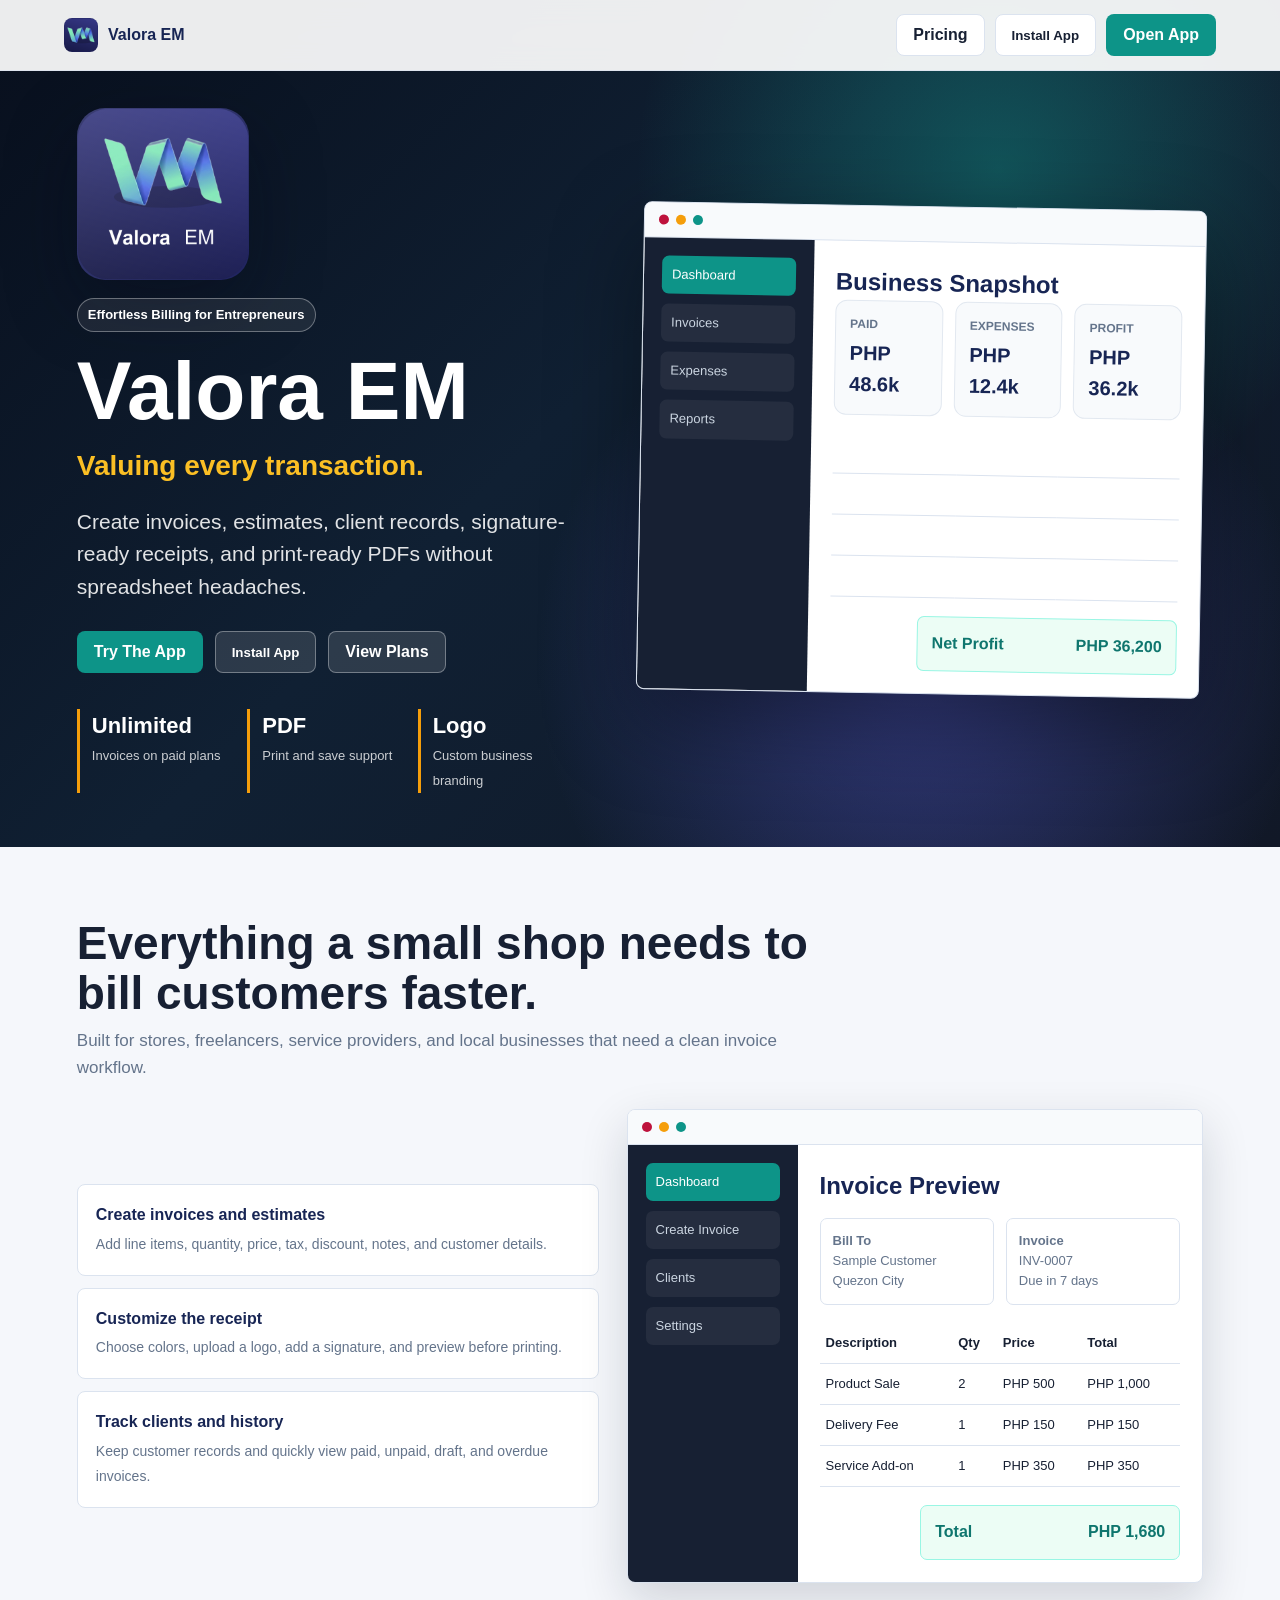
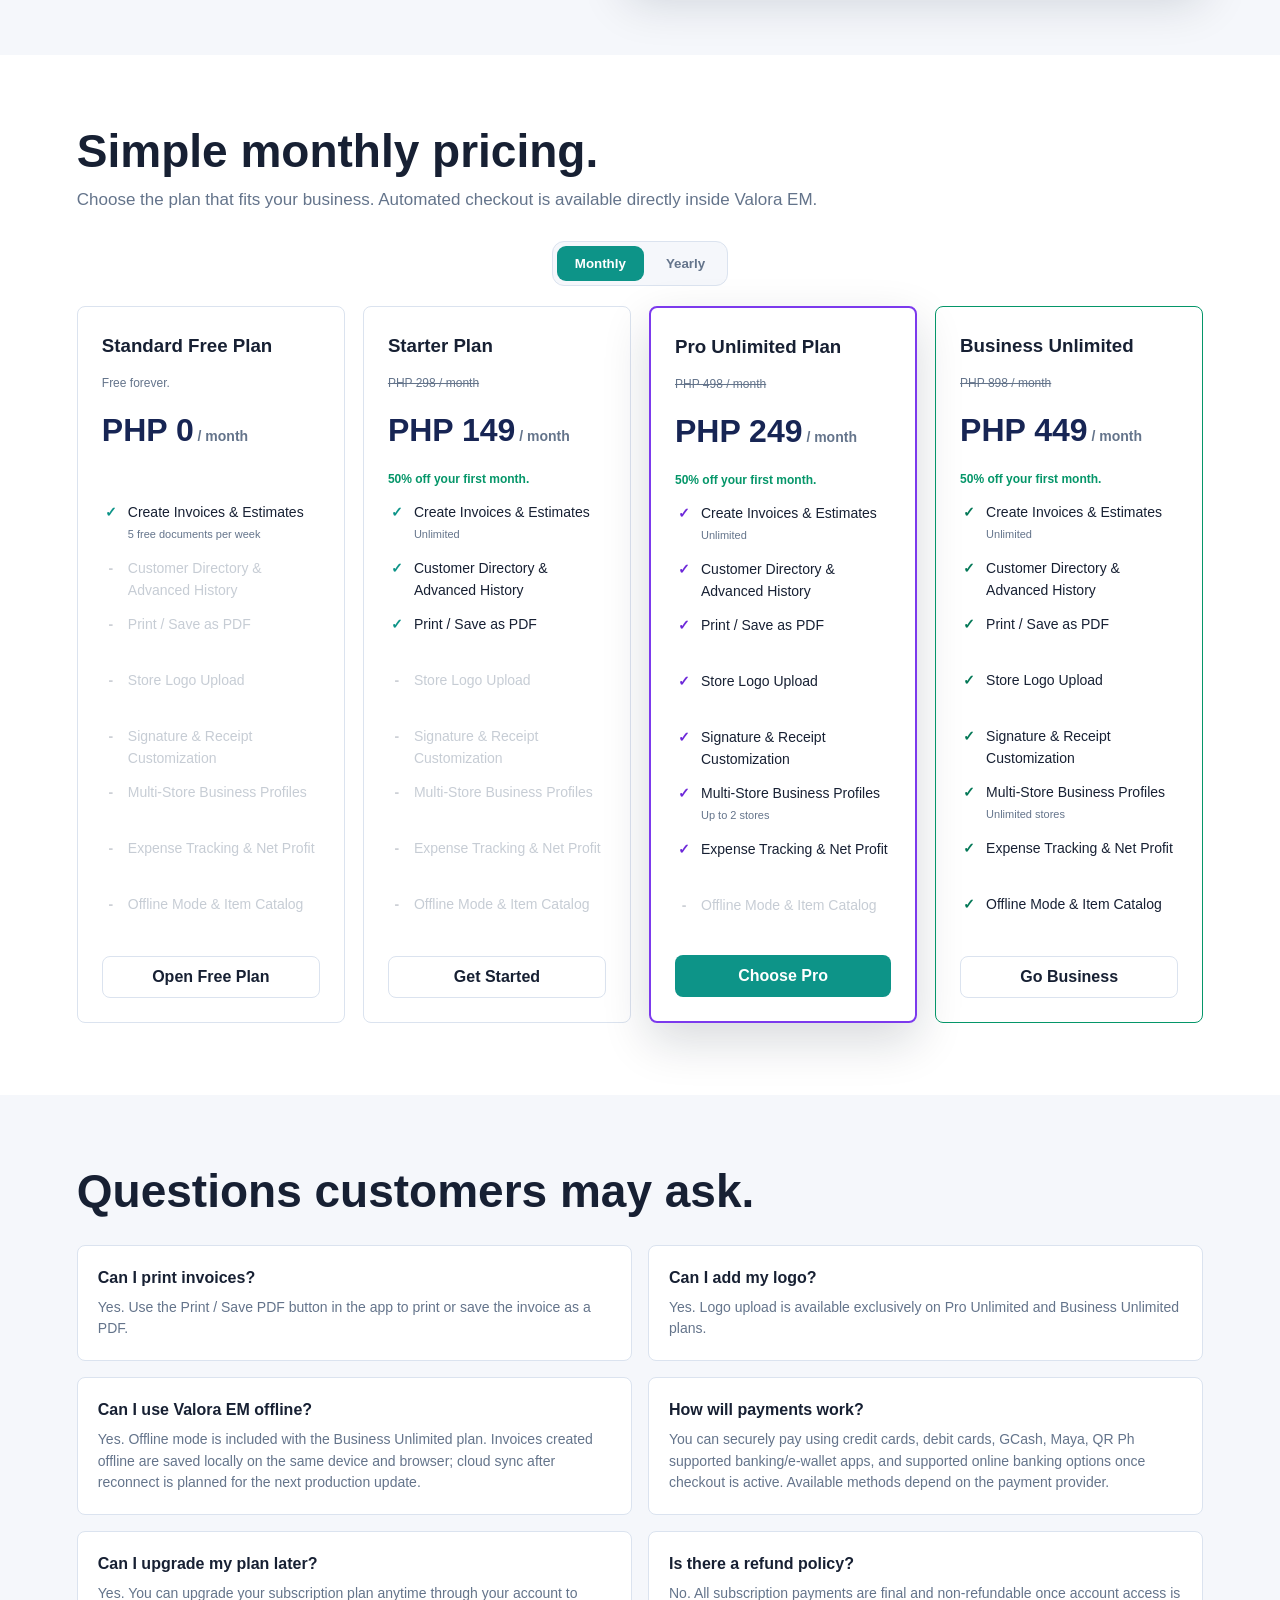
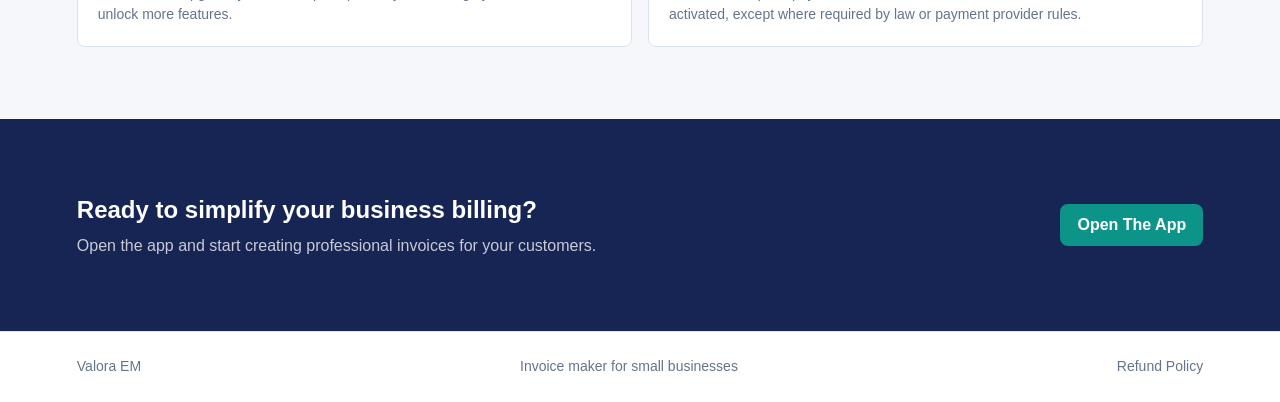
==== commit 78fbd7ea: "Add files via upload feat: reset free invoice limit weekly" ====
--- a/index.html
+++ b/index.html
@@ -868,7 +868,7 @@
                     <div class="price" data-landing-price="Standard Free Plan">PHP 0<span> / month</span></div>
                     <p class="promo-note promo-spacer">50% off your first month.</p>
                     <ul>
-                        <li><span class="feature-icon">✓</span><span>Create Invoices & Estimates <small>5 free documents</small></span></li>
+                        <li><span class="feature-icon">✓</span><span>Create Invoices & Estimates <small>5 free documents per week</small></span></li>
                         <li class="locked"><span class="feature-icon">-</span><span>Customer Directory & Advanced History</span></li>
                         <li class="locked"><span class="feature-icon">-</span><span>Print / Save as PDF</span></li>
                         <li class="locked"><span class="feature-icon">-</span><span>Store Logo Upload</span></li>
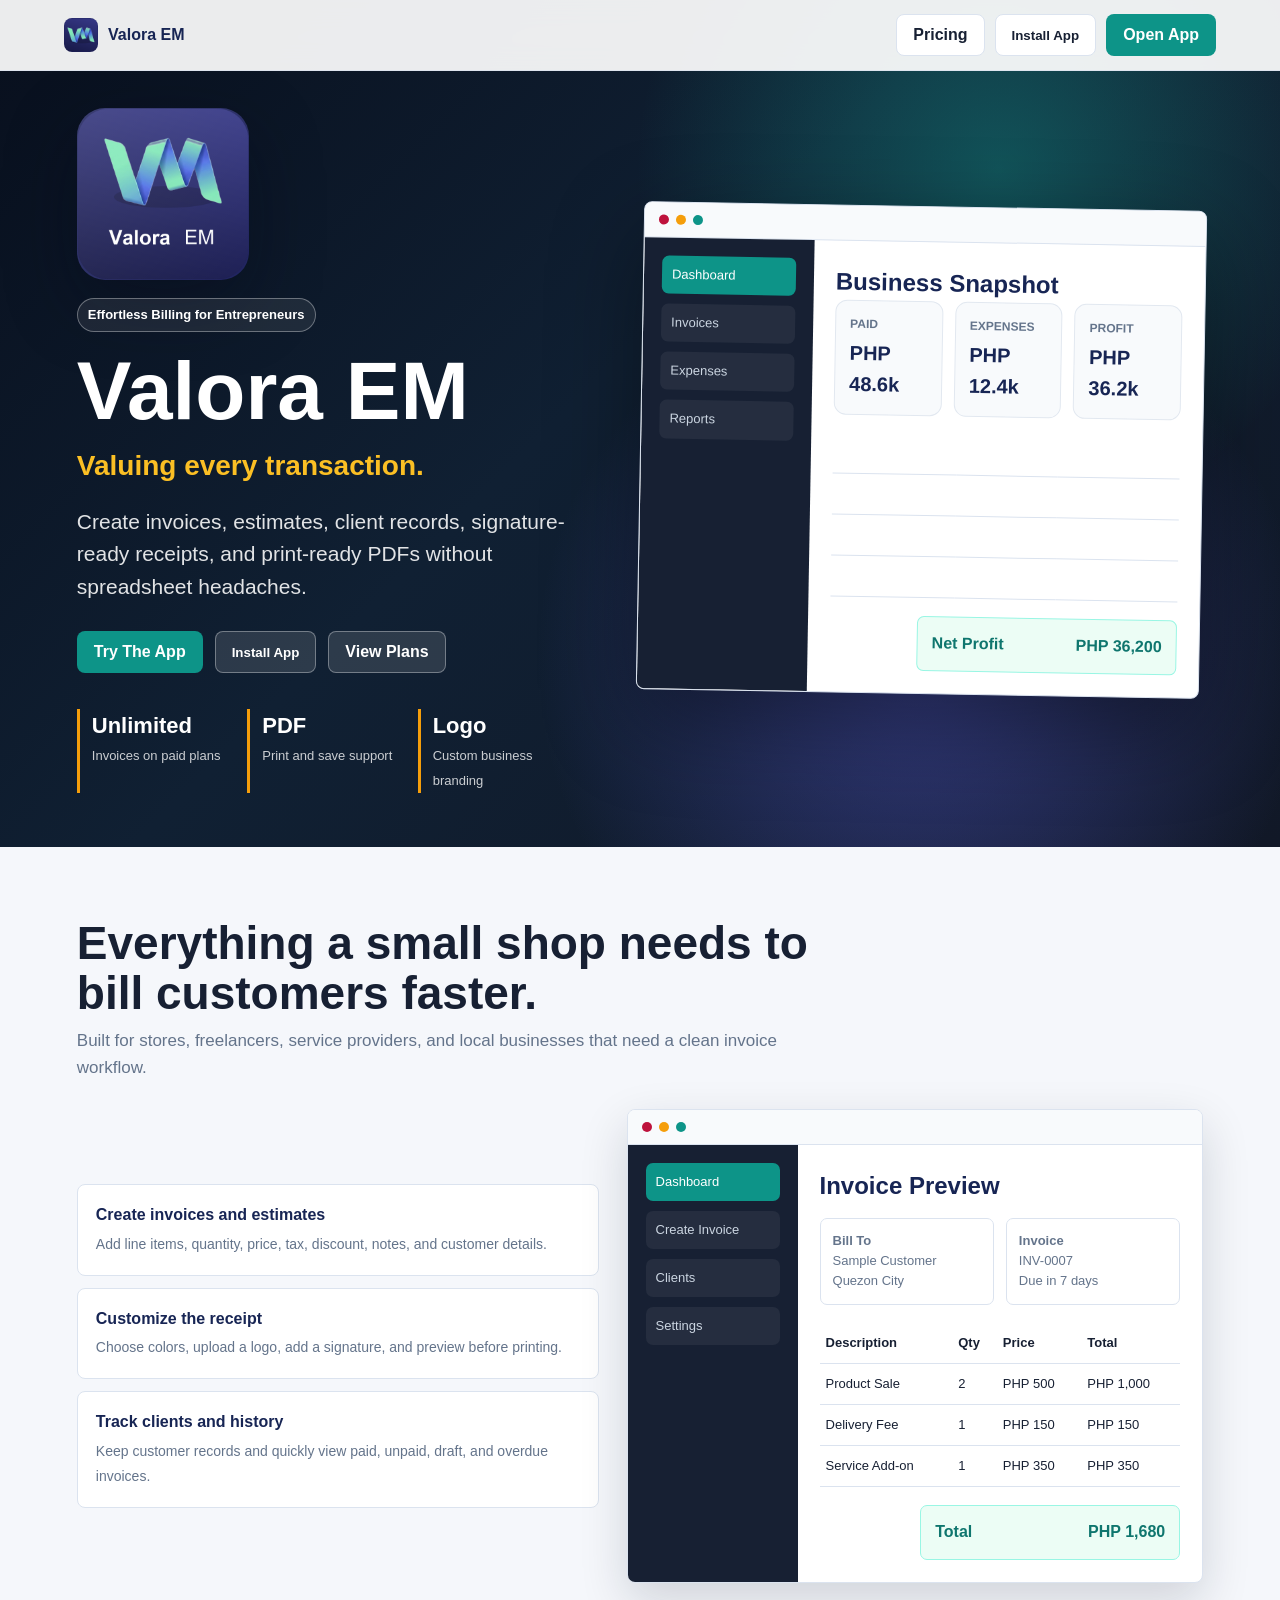
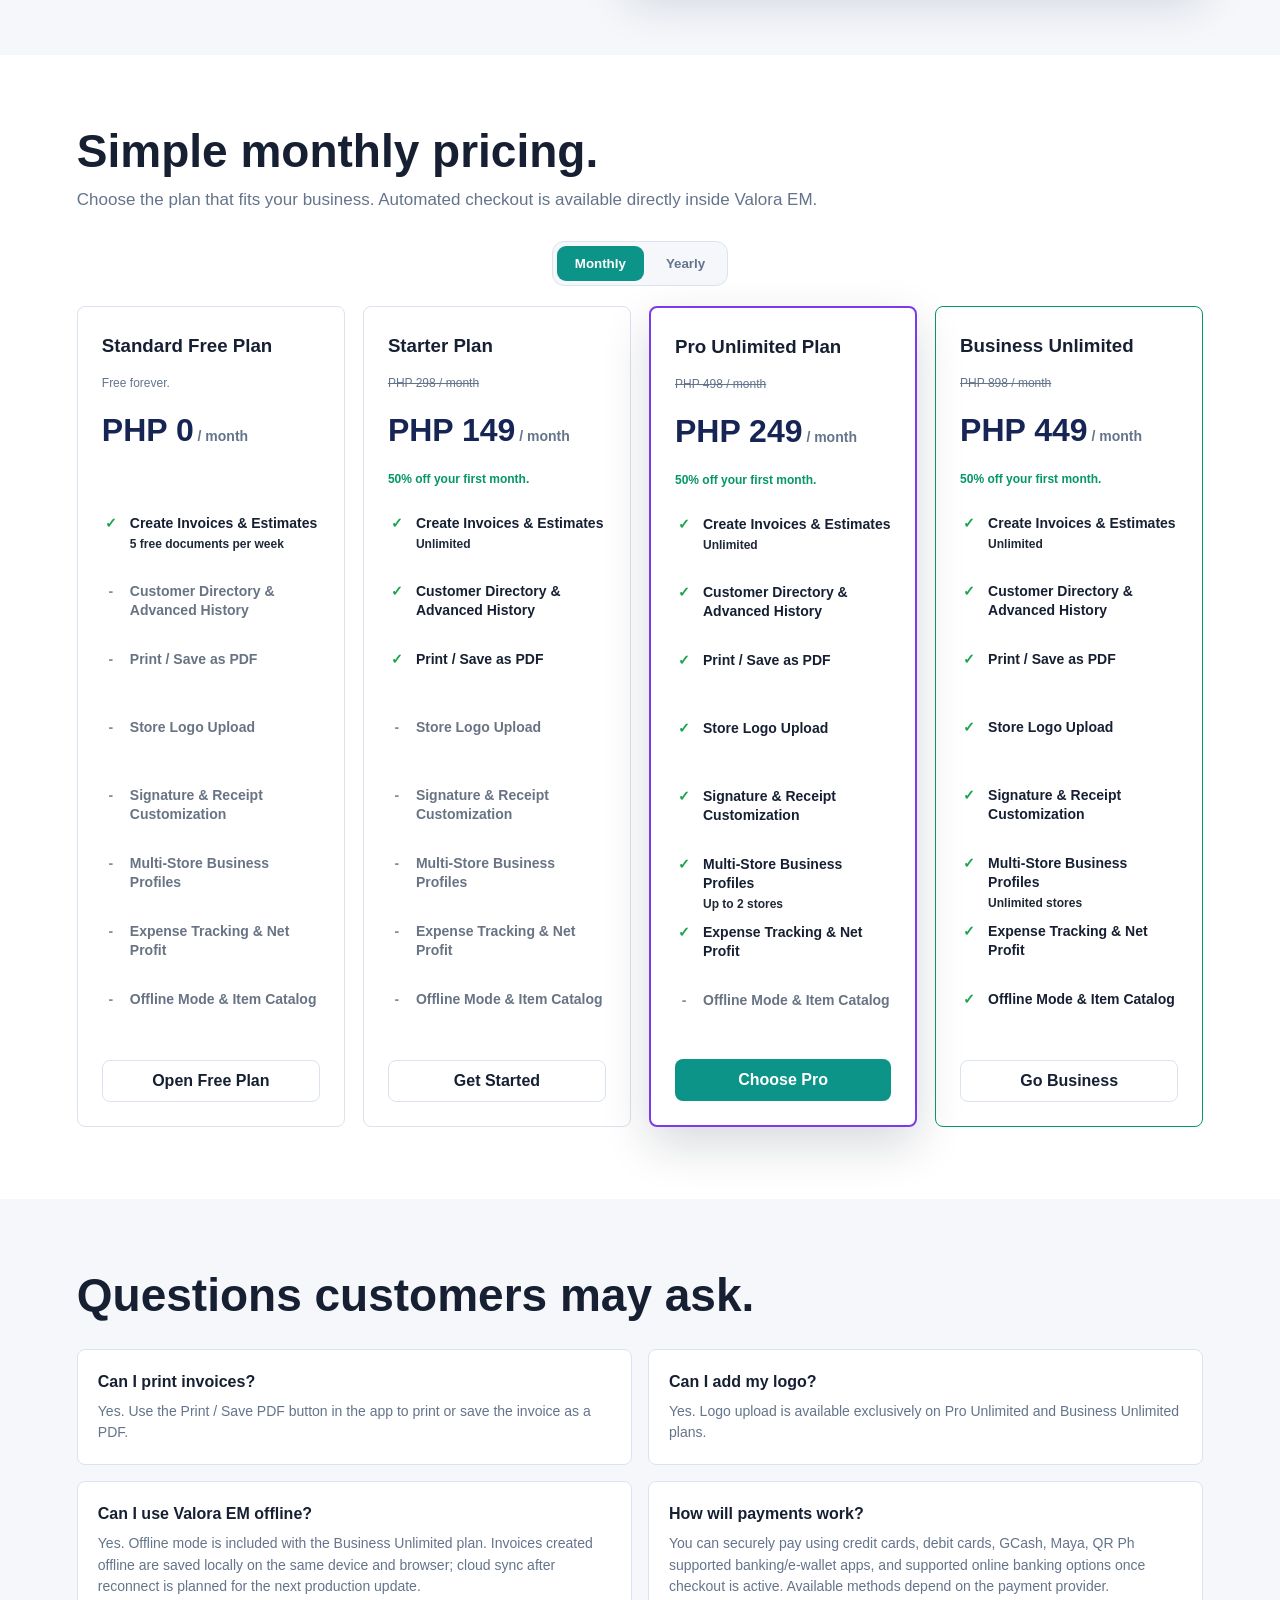
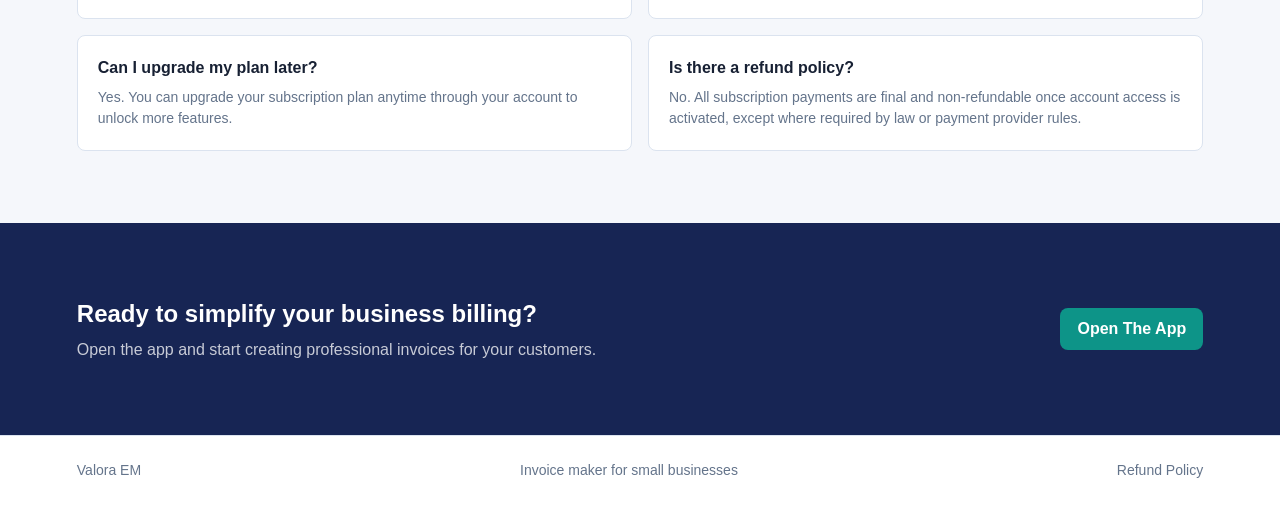
==== commit 66651856: "Add files via upload style: improve pricing card readability" ====
--- a/index.html
+++ b/index.html
@@ -502,9 +502,10 @@
         .price-card ul {
             list-style: none;
             display: grid;
-            gap: 10px;
+            gap: 14px;
             color: var(--muted);
             font-size: 14px;
+            margin-top: 12px;
         }
 
         .price-card li::before {
@@ -519,16 +520,18 @@
         }
 
         .price-card ul {
-            gap: 12px;
+            gap: 16px;
             color: var(--ink);
         }
 
         .price-card li {
             display: flex;
             align-items: flex-start;
-            gap: 8px;
-            min-height: 44px;
-            height: 44px;
+            gap: 10px;
+            min-height: 52px;
+            height: 52px;
+            font-weight: 650;
+            line-height: 1.35;
         }
 
         .price-card li::before {
@@ -538,33 +541,35 @@
         .feature-icon {
             width: 18px;
             flex: 0 0 18px;
-            color: var(--brand);
+            color: #16a34a;
             font-weight: 900;
             text-align: center;
         }
 
         .price-card.featured .feature-icon {
-            color: #6d28d9;
+            color: #16a34a;
         }
 
         .price-card.business .feature-icon {
-            color: #047857;
+            color: #16a34a;
         }
 
         .price-card li.locked {
-            color: rgba(100, 116, 139, 0.72);
-            opacity: 0.5;
+            color: #475569;
+            opacity: 0.82;
         }
 
         .price-card li.locked .feature-icon {
-            color: #9ca3af;
+            color: #6b7280;
         }
 
         .price-card small {
             display: block;
-            margin-top: 2px;
-            color: var(--muted);
-            font-size: 11px;
+            margin-top: 4px;
+            color: #1f2937;
+            font-size: 12px;
+            font-weight: 800;
+            line-height: 1.25;
         }
 
         .regular-rate {
@@ -693,7 +698,7 @@
 
             .price-card li {
                 height: auto;
-                min-height: 44px;
+                min-height: 52px;
             }
         }
     </style>
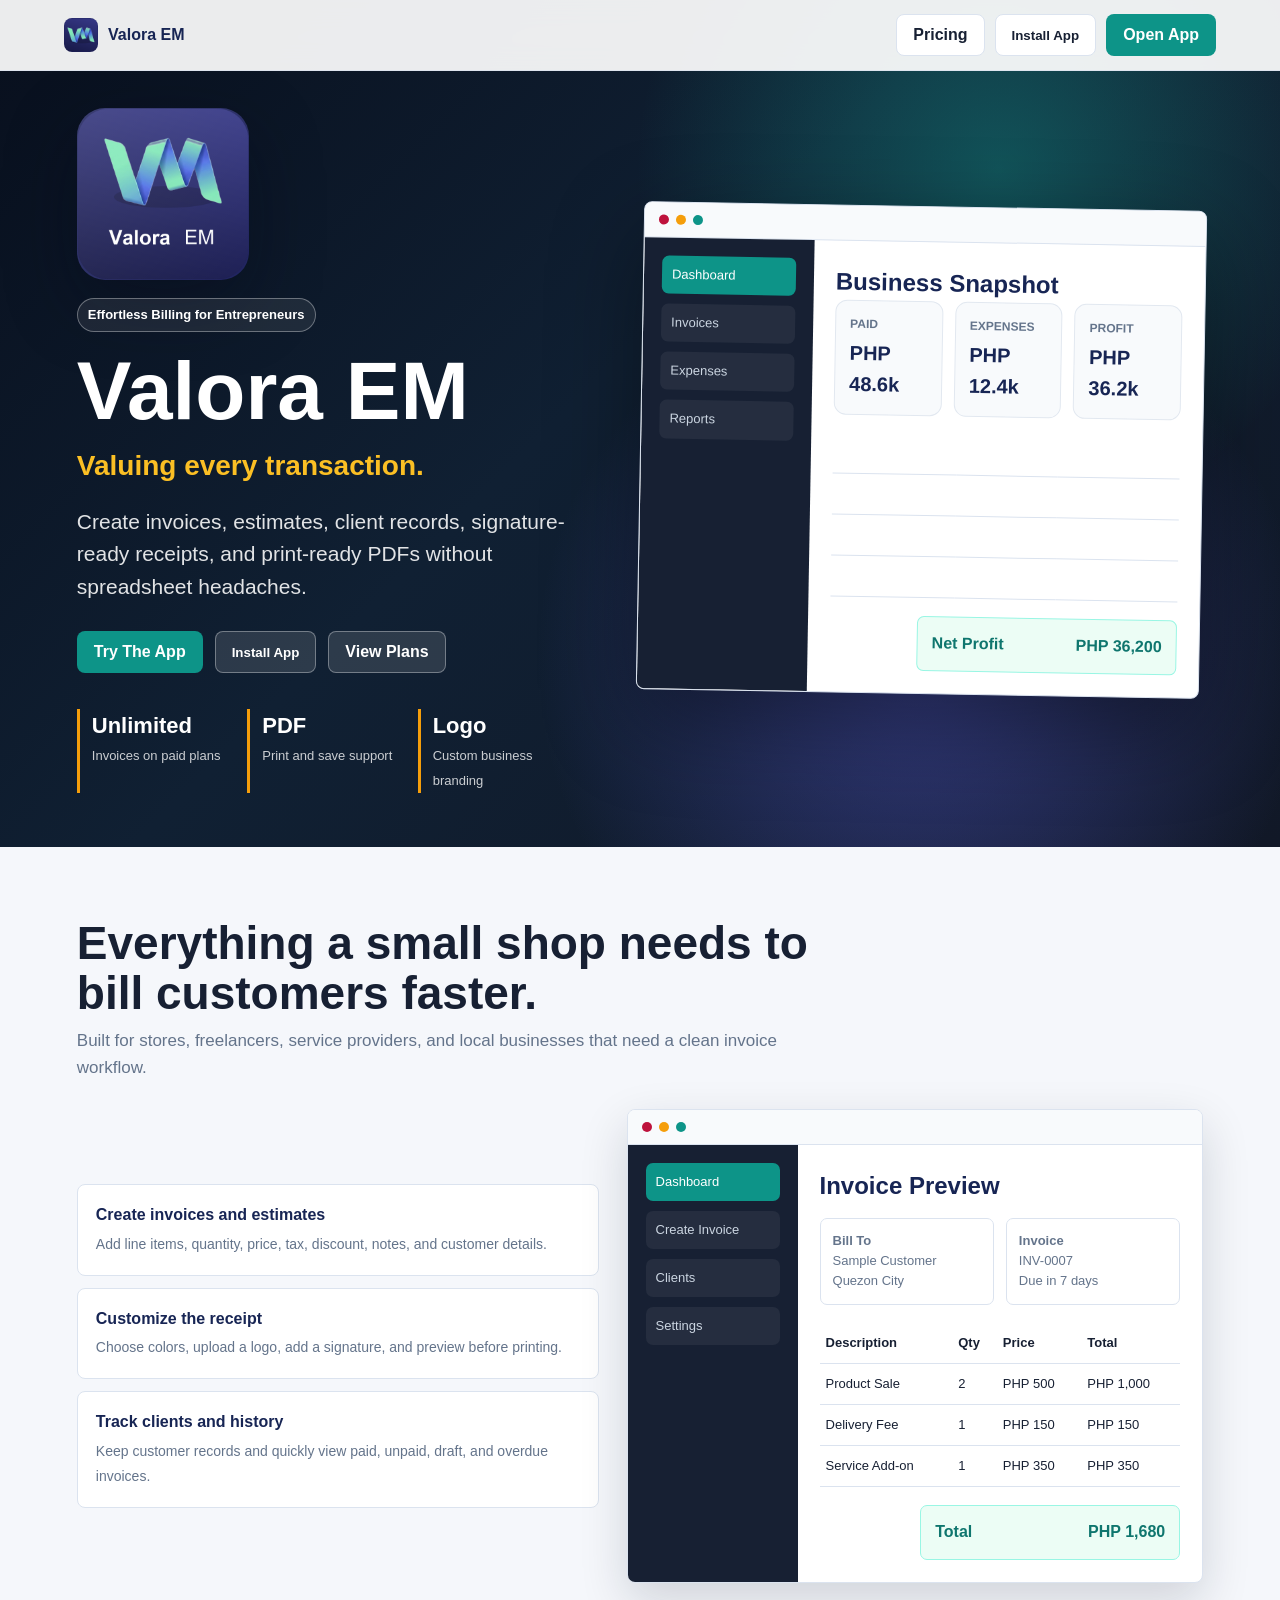
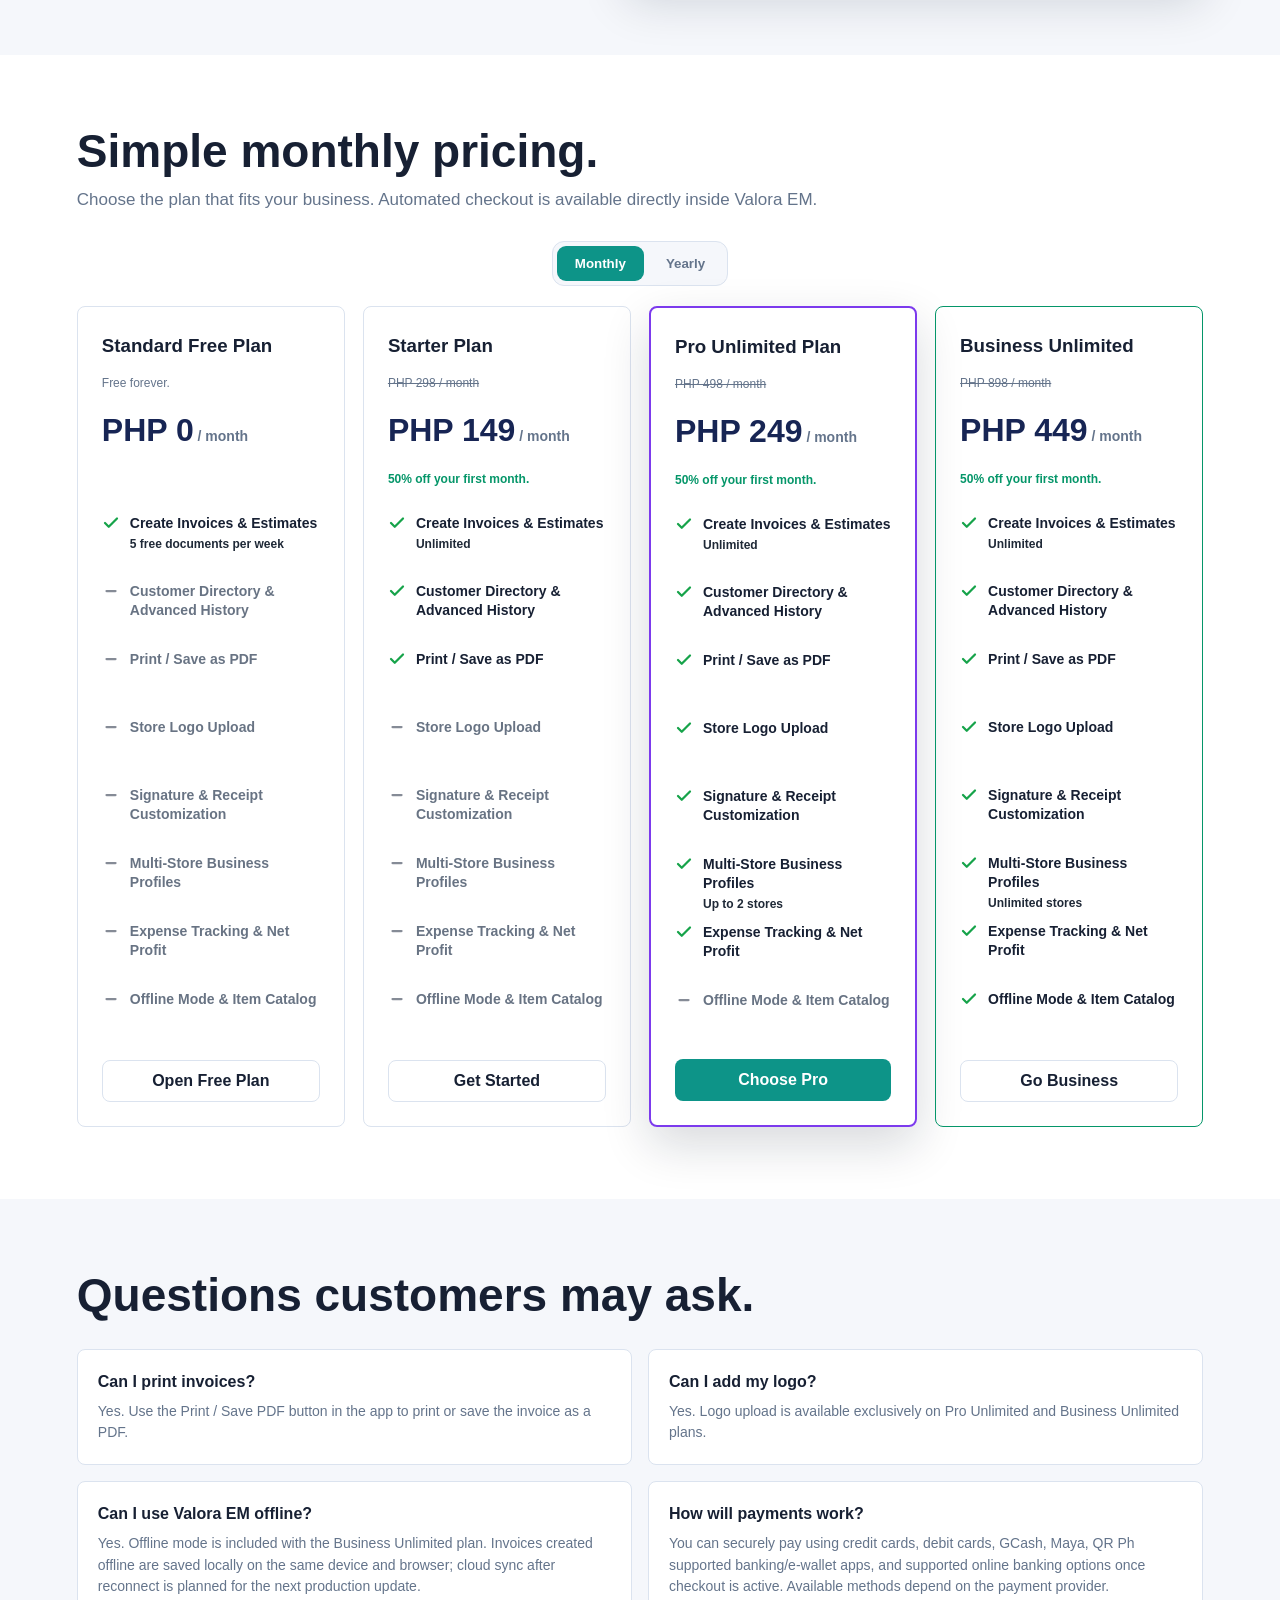
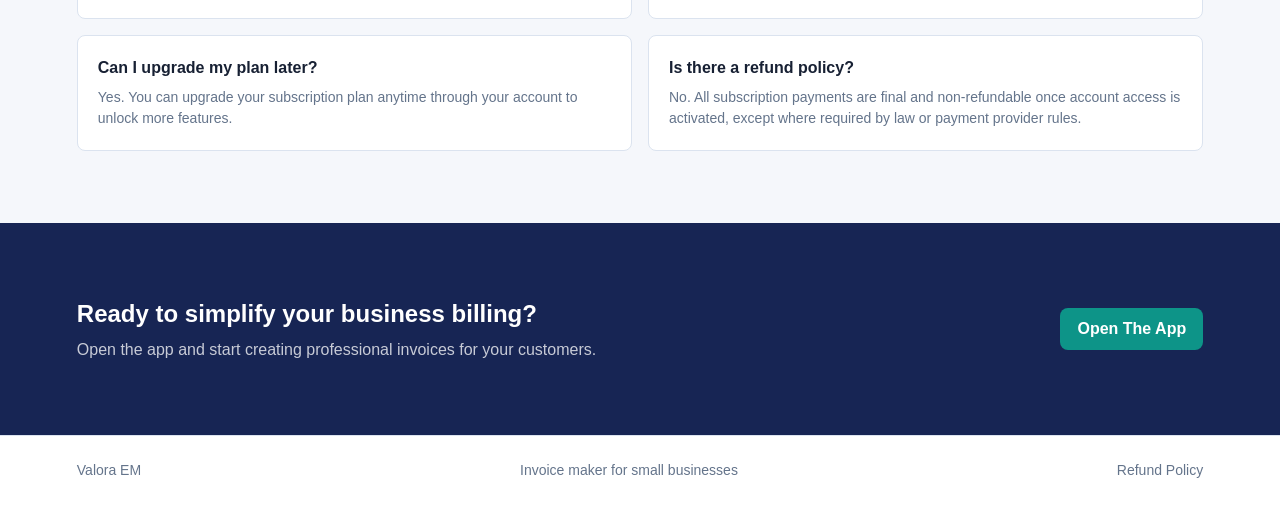
==== commit 2e0fcc9b: "Add files via upload Add beta checkout, feedback, language, and account deletion controls" ====
--- a/index.html
+++ b/index.html
@@ -540,10 +540,19 @@
 
         .feature-icon {
             width: 18px;
+            height: 18px;
             flex: 0 0 18px;
+            display: inline-flex;
+            align-items: center;
+            justify-content: center;
             color: #16a34a;
             font-weight: 900;
             text-align: center;
+        }
+
+        .feature-icon svg {
+            width: 18px;
+            height: 18px;
         }
 
         .price-card.featured .feature-icon {
@@ -1017,6 +1026,16 @@
             button.addEventListener("click", () => updateLandingPricing(button.dataset.landingCycle));
         });
 
+        function enhanceLandingFeatureIcons() {
+            const checkSvg = '<svg viewBox="0 0 24 24" aria-hidden="true"><path d="M20 6 9 17l-5-5" fill="none" stroke="currentColor" stroke-width="3" stroke-linecap="round" stroke-linejoin="round"></path></svg>';
+            const lockedSvg = '<svg viewBox="0 0 24 24" aria-hidden="true"><path d="M6 12h12" fill="none" stroke="currentColor" stroke-width="3" stroke-linecap="round"></path></svg>';
+            document.querySelectorAll(".price-card .feature-icon").forEach((icon) => {
+                icon.innerHTML = icon.closest("li")?.classList.contains("locked") ? lockedSvg : checkSvg;
+            });
+        }
+
+        enhanceLandingFeatureIcons();
+
     </script>
     <script src="pwa-install.js"></script>
     <script>
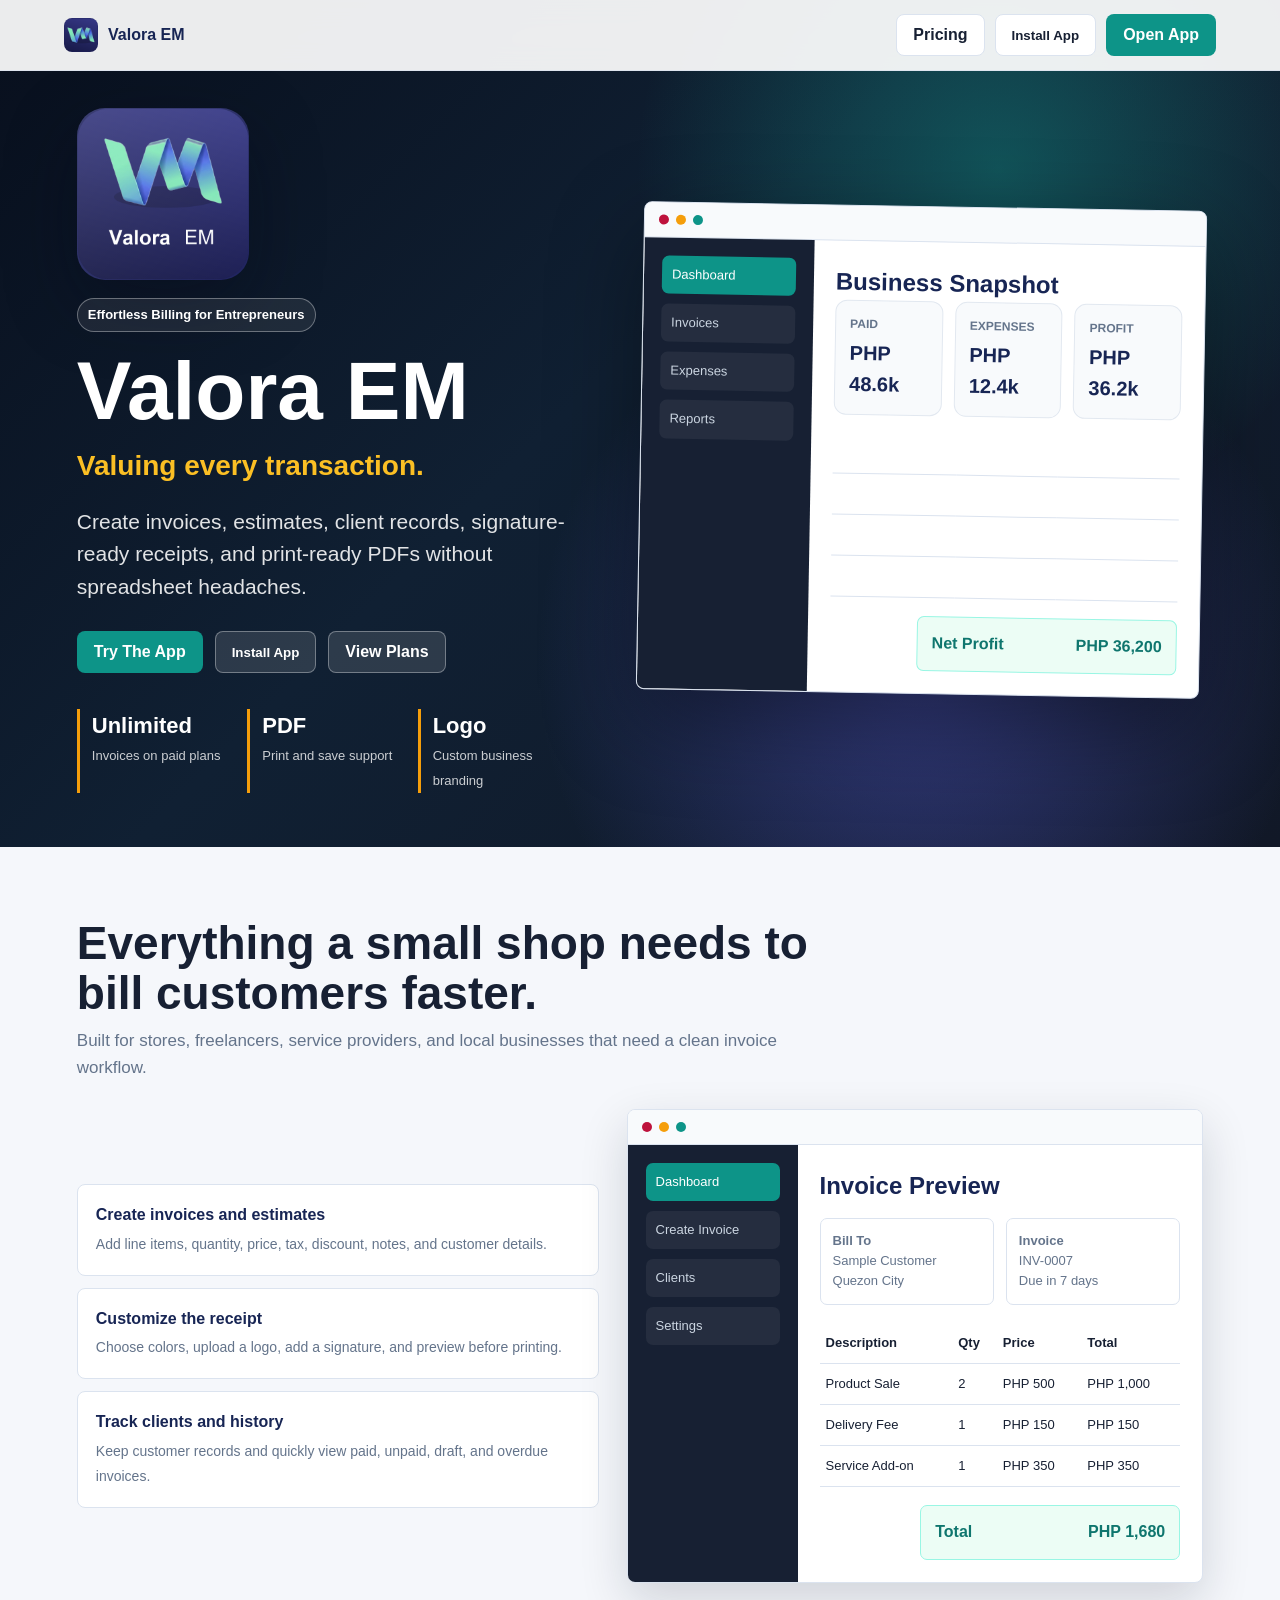
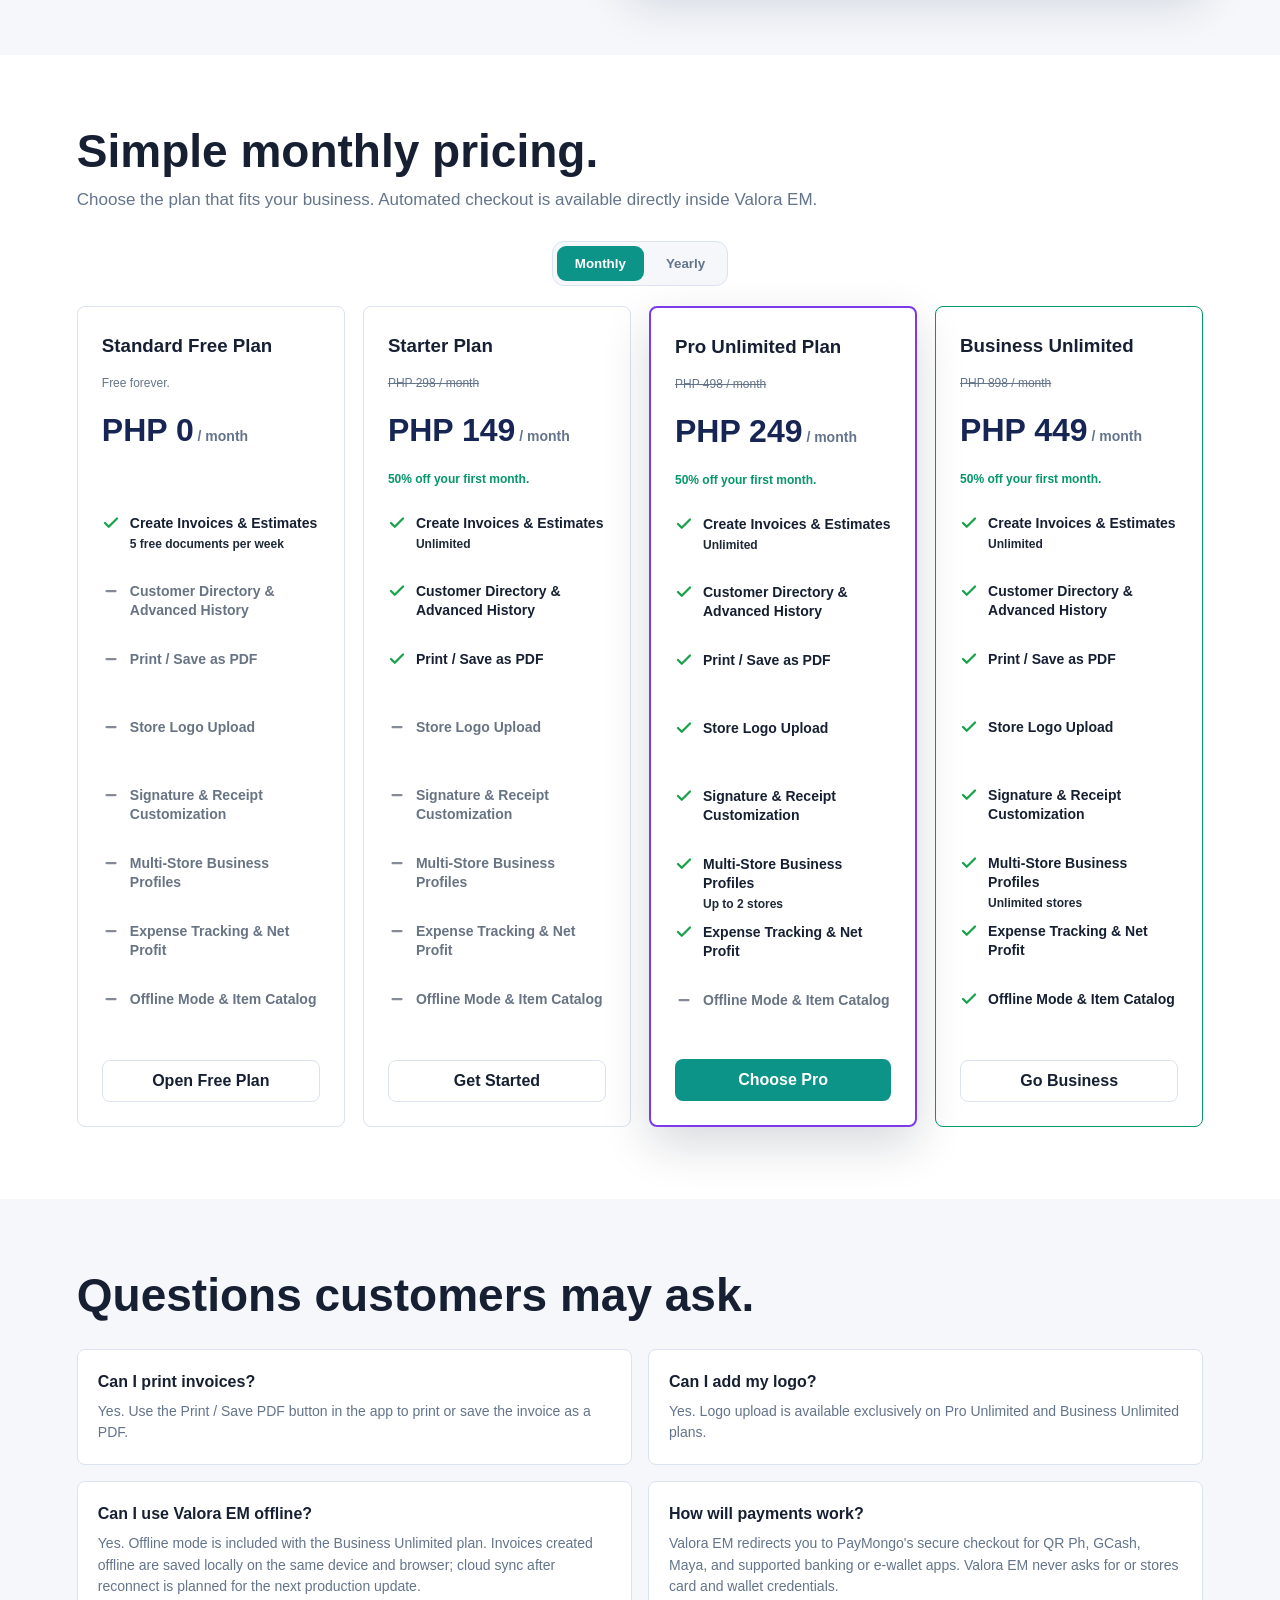
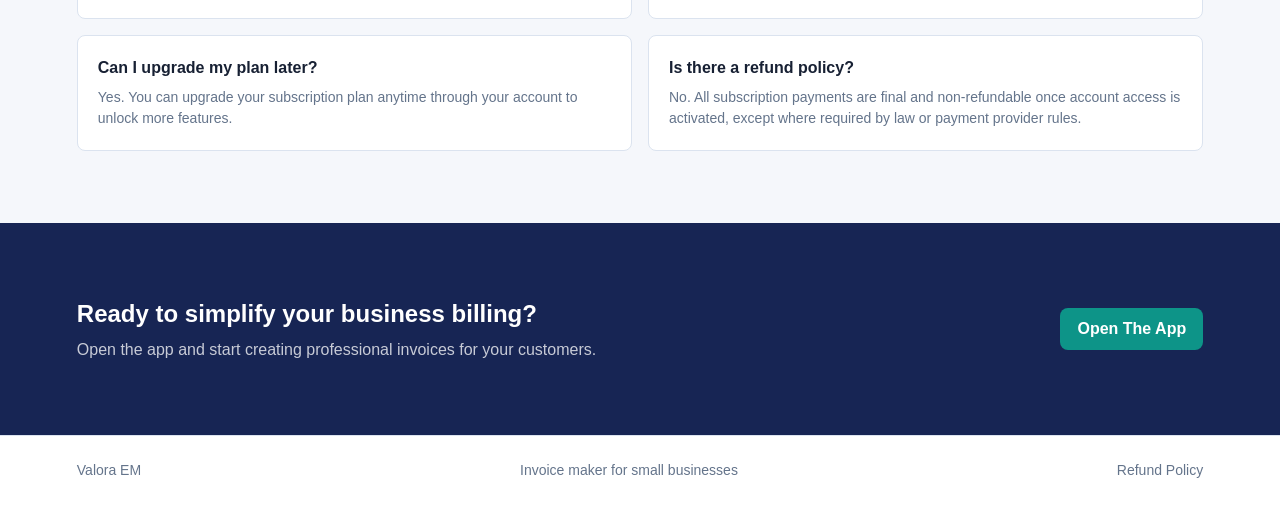
==== commit 149c8d38: "Add files via upload PayMongo duplicate-payment protection at exact amount checking" ====
--- a/index.html
+++ b/index.html
@@ -11,10 +11,18 @@
     <meta name="apple-mobile-web-app-title" content="Valora EM">
     <meta name="apple-mobile-web-app-status-bar-style" content="black-translucent">
     <link rel="manifest" href="manifest.json">
-    <meta property="og:title" content="Valora EM">
-    <meta property="og:description" content="Effortless billing for entrepreneurs. Create invoices, estimates, and print-ready receipts.">
-    <meta property="og:image" content="/icons/valora-em-logo-512.png">
-    <meta name="twitter:image" content="/icons/valora-em-logo-512.png">
+    <!-- Facebook / Open Graph Meta Tags -->
+    <meta property="og:type" content="website">
+    <meta property="og:url" content="https://valora-m.vercel.app/">
+    <meta property="og:title" content="Valora EM - Easy Invoicing for All Businesses">
+    <meta property="og:description" content="Create professional invoices and receipts instantly for your shop, service, or retail business.">
+    <meta property="og:image" content="https://valora-m.vercel.app/assets/og-preview-banner.png">
+    <meta property="og:image:width" content="1200">
+    <meta property="og:image:height" content="630">
+    <meta name="twitter:card" content="summary_large_image">
+    <meta name="twitter:title" content="Valora EM - Easy Invoicing for All Businesses">
+    <meta name="twitter:description" content="Create professional invoices and receipts instantly for your shop, service, or retail business.">
+    <meta name="twitter:image" content="https://valora-m.vercel.app/assets/og-preview-banner.png">
     <link rel="icon" type="image/png" sizes="192x192" href="/icons/valora-em-logo-192.png">
     <link rel="apple-touch-icon" href="/icons/valora-em-logo-192.png">
     <style>
@@ -966,7 +974,7 @@
                 </div>
                 <div class="faq-item">
                     <strong>How will payments work?</strong>
-                    <p>You can securely pay using credit cards, debit cards, GCash, Maya, QR Ph supported banking/e-wallet apps, and supported online banking options once checkout is active. Available methods depend on the payment provider.</p>
+                    <p>Valora EM redirects you to PayMongo's secure checkout for QR Ph, GCash, Maya, and supported banking or e-wallet apps. Valora EM never asks for or stores card and wallet credentials.</p>
                 </div>
                 <div class="faq-item">
                     <strong>Can I upgrade my plan later?</strong>
